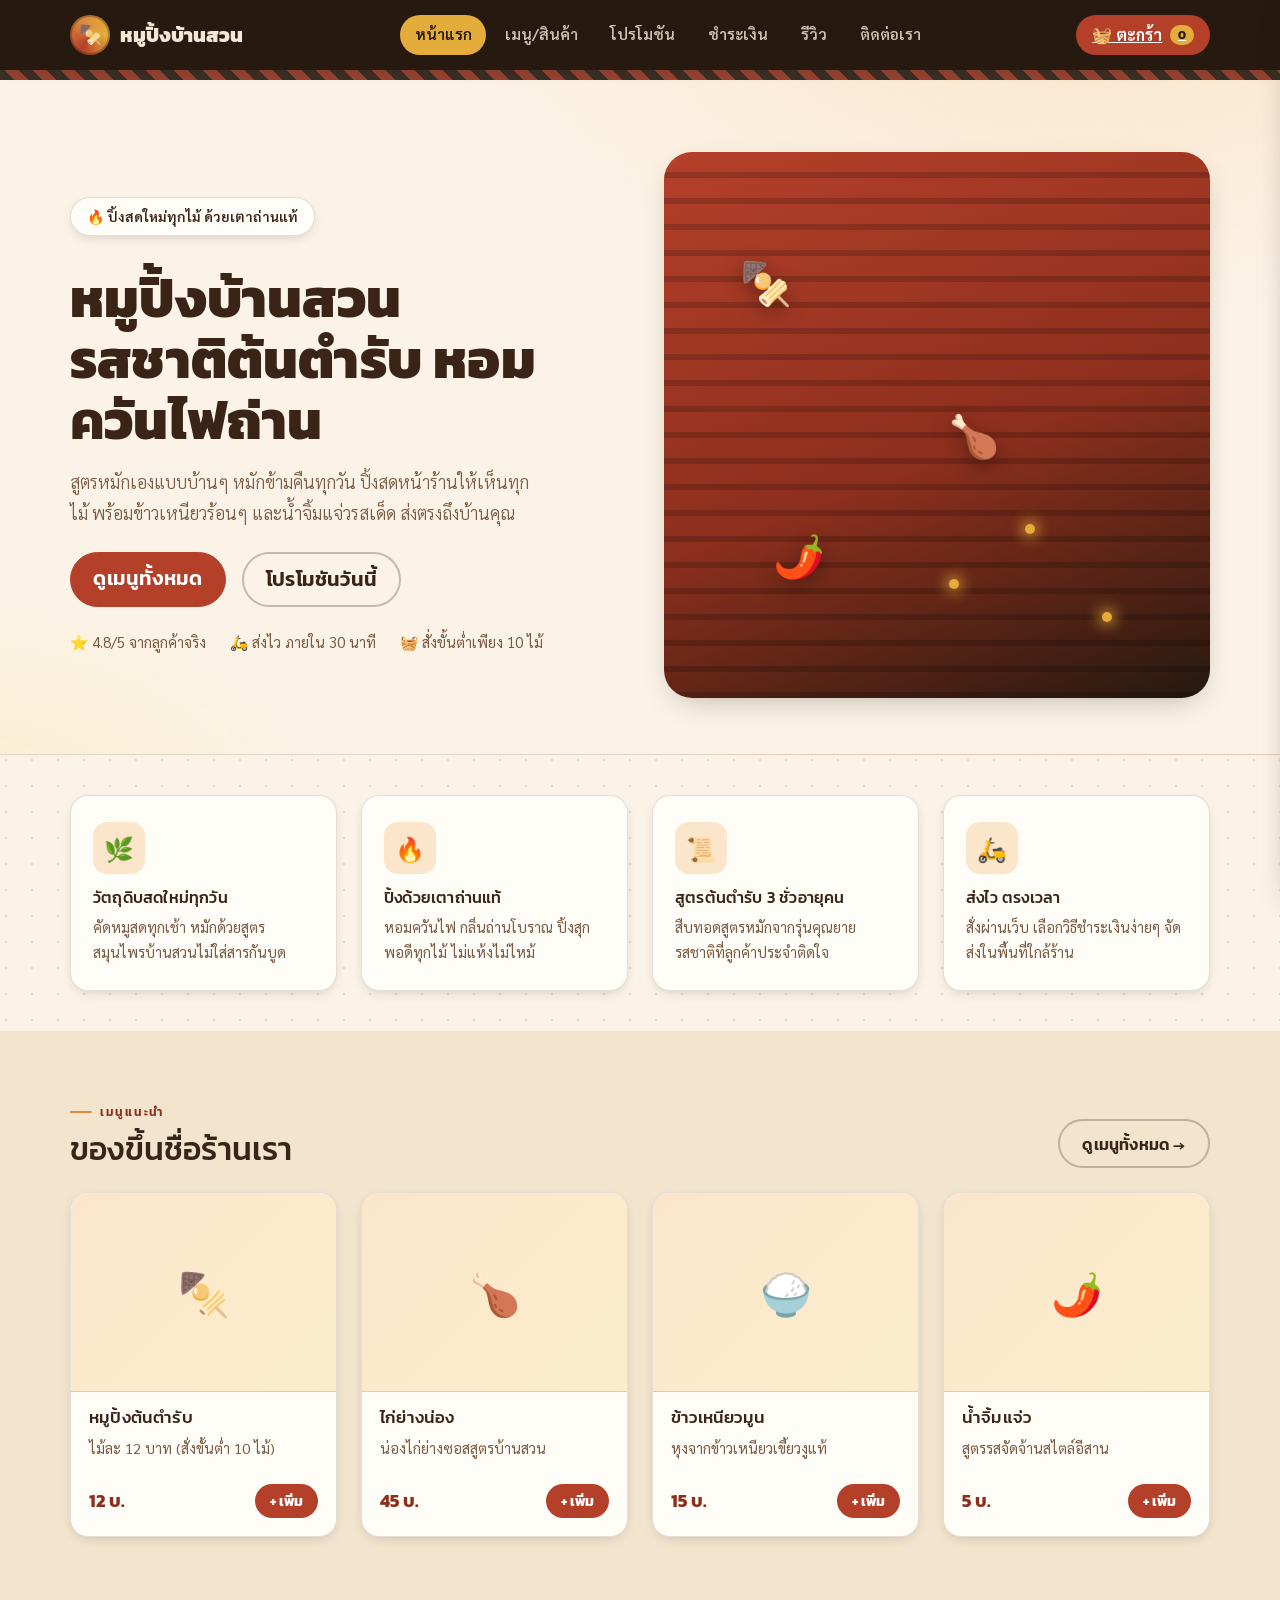
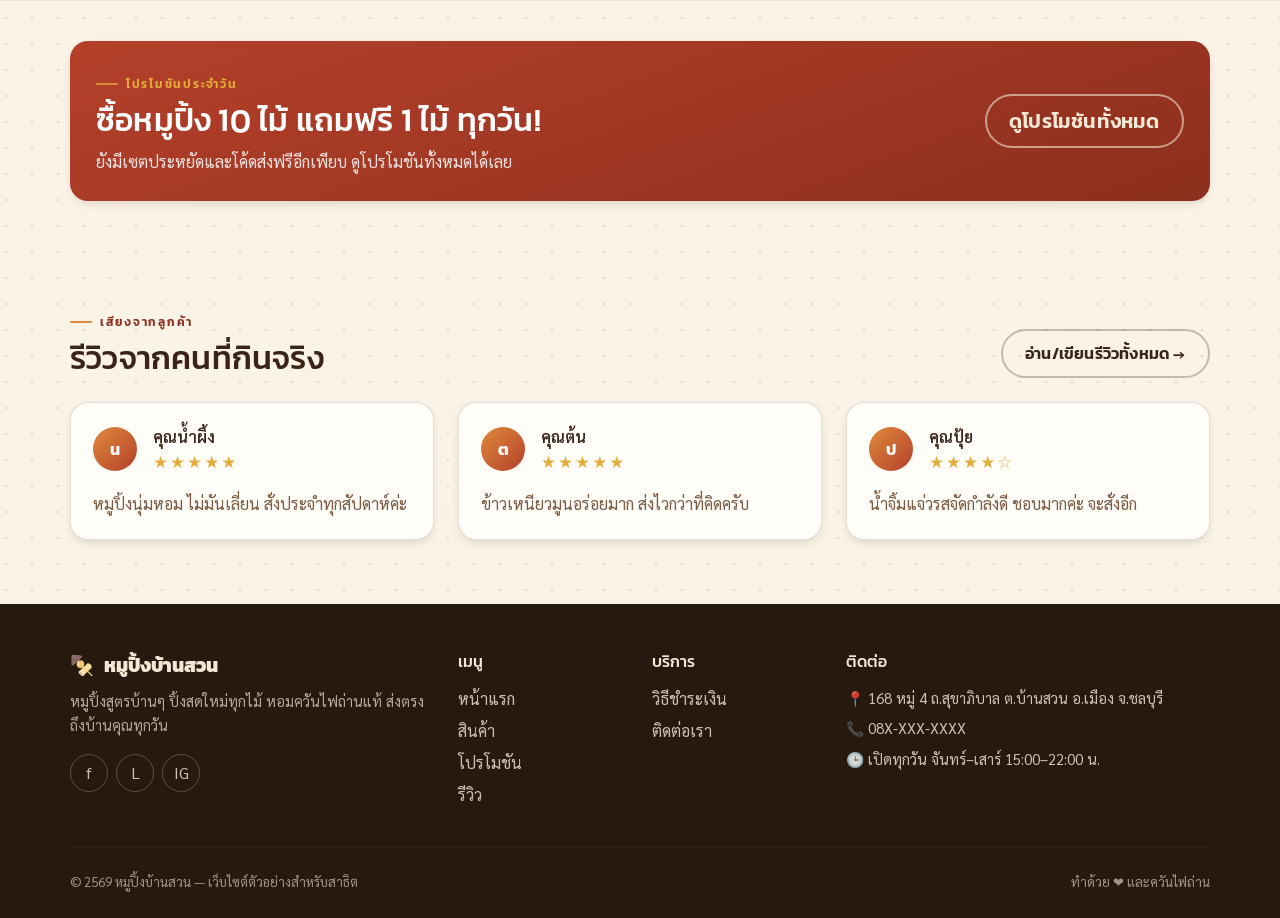
==== index.html @ e1454862 "first commit" ====
<!doctype html>
<html lang="th">
<head>
<meta charset="UTF-8">
<meta name="viewport" content="width=device-width, initial-scale=1, viewport-fit=cover">
<title>หมูปิ้งบ้านสวน</title>
<meta name="description" content="หมูปิ้งบ้านสวน — หมูปิ้งสูตรบ้านๆ ปิ้งสดใหม่ทุกไม้ หอมควันไฟถ่านแท้ สั่งออนไลน์ได้ทุกวัน">
<link rel="stylesheet" href="css/bootstrap.min.css">
<link rel="stylesheet" href="css/style.css">
</head>
<body>

<!-- ============ NAVBAR ============ -->
<nav class="site-navbar navbar navbar-expand-lg" aria-label="เมนูหลัก">
  <div class="wrap d-flex align-items-center w-100">
    <a class="navbar-brand" href="index.html">
      <span class="brand-mark" aria-hidden="true">🍢</span>
      หมูปิ้งบ้านสวน
    </a>
    <button class="navbar-toggler" type="button" data-bs-toggle="collapse" data-bs-target="#navMain" aria-controls="navMain" aria-expanded="false" aria-label="เปิดเมนู">
      <span style="color:#F3E7D6;">☰</span>
    </button>
    <div class="collapse navbar-collapse justify-content-between" id="navMain">
      <ul class="navbar-nav mx-lg-auto gap-lg-1 mt-3 mt-lg-0">
        <li class="nav-item"><a class="nav-link" data-nav="index.html" href="index.html">หน้าแรก</a></li>
        <li class="nav-item"><a class="nav-link" data-nav="products.html" href="products.html">เมนู/สินค้า</a></li>
        <li class="nav-item"><a class="nav-link" data-nav="promotions.html" href="promotions.html">โปรโมชัน</a></li>
        <li class="nav-item"><a class="nav-link" data-nav="payment.html" href="payment.html">ชำระเงิน</a></li>
        <li class="nav-item"><a class="nav-link" data-nav="reviews.html" href="reviews.html">รีวิว</a></li>
        <li class="nav-item"><a class="nav-link" data-nav="contact.html" href="contact.html">ติดต่อเรา</a></li>
      </ul>
      <div class="mt-3 mt-lg-0">
        <a href="#" class="cart-pill" data-cart-open>🧺 ตะกร้า <span class="badge rounded-pill" data-cart-count>0</span></a>
      </div>
    </div>
  </div>
</nav>
<div class="charcoal-divider"></div>

<!-- ============ HERO ============ -->
<header class="hero">
  <div class="wrap">
    <div class="row align-items-center g-5">
      <div class="col-lg-6">
        <span class="skewer-chip mb-3">🔥 ปิ้งสดใหม่ทุกไม้ ด้วยเตาถ่านแท้</span>
        <h1 class="mt-3">หมูปิ้งบ้านสวน<br>รสชาติต้นตำรับ หอมควันไฟถ่าน</h1>
        <p class="lead mt-3">สูตรหมักเองแบบบ้านๆ หมักข้ามคืนทุกวัน ปิ้งสดหน้าร้านให้เห็นทุกไม้ พร้อมข้าวเหนียวร้อนๆ และน้ำจิ้มแจ่วรสเด็ด ส่งตรงถึงบ้านคุณ</p>
        <div class="d-flex flex-wrap gap-3 mt-4">
          <a href="products.html" class="btn btn-brick btn-lg">ดูเมนูทั้งหมด</a>
          <a href="promotions.html" class="btn btn-ghost btn-lg">โปรโมชันวันนี้</a>
        </div>
        <div class="d-flex flex-wrap gap-4 mt-4 text-ink-soft" style="font-size:.92rem;">
          <span>⭐ 4.8/5 จากลูกค้าจริง</span>
          <span>🛵 ส่งไว ภายใน 30 นาที</span>
          <span>🧺 สั่งขั้นต่ำเพียง 10 ไม้</span>
        </div>
      </div>
      <div class="col-lg-6">
        <div class="hero-art">
          <div class="grill-lines"></div>
          <span class="skewer-emoji" style="top:18%;left:14%;">🍢</span>
          <span class="skewer-emoji" style="top:46%;left:52%;">🍗</span>
          <span class="skewer-emoji" style="top:68%;left:20%;">🌶️</span>
          <span class="ember-dot" style="bottom:14%;right:18%;"></span>
          <span class="ember-dot" style="bottom:30%;right:32%;animation-delay:.6s;"></span>
          <span class="ember-dot" style="bottom:20%;right:46%;animation-delay:1.2s;"></span>
        </div>
      </div>
    </div>
  </div>
</header>

<!-- ============ HIGHLIGHTS ============ -->
<section class="section section-tight">
  <div class="wrap">
    <div class="row g-4">
      <div class="col-sm-6 col-lg-3">
        <div class="feature-card">
          <div class="feature-icon">🌿</div>
          <h3 class="h6">วัตถุดิบสดใหม่ทุกวัน</h3>
          <p class="text-ink-soft mb-0" style="font-size:.9rem;">คัดหมูสดทุกเช้า หมักด้วยสูตรสมุนไพรบ้านสวนไม่ใส่สารกันบูด</p>
        </div>
      </div>
      <div class="col-sm-6 col-lg-3">
        <div class="feature-card">
          <div class="feature-icon">🔥</div>
          <h3 class="h6">ปิ้งด้วยเตาถ่านแท้</h3>
          <p class="text-ink-soft mb-0" style="font-size:.9rem;">หอมควันไฟ กลิ่นถ่านโบราณ ปิ้งสุกพอดีทุกไม้ ไม่แห้งไม่ไหม้</p>
        </div>
      </div>
      <div class="col-sm-6 col-lg-3">
        <div class="feature-card">
          <div class="feature-icon">📜</div>
          <h3 class="h6">สูตรต้นตำรับ 3 ชั่วอายุคน</h3>
          <p class="text-ink-soft mb-0" style="font-size:.9rem;">สืบทอดสูตรหมักจากรุ่นคุณยาย รสชาติที่ลูกค้าประจำติดใจ</p>
        </div>
      </div>
      <div class="col-sm-6 col-lg-3">
        <div class="feature-card">
          <div class="feature-icon">🛵</div>
          <h3 class="h6">ส่งไว ตรงเวลา</h3>
          <p class="text-ink-soft mb-0" style="font-size:.9rem;">สั่งผ่านเว็บ เลือกวิธีชำระเงินง่ายๆ จัดส่งในพื้นที่ใกล้ร้าน</p>
        </div>
      </div>
    </div>
  </div>
</section>

<!-- ============ FEATURED MENU ============ -->
<section class="section" style="background:var(--paper-sunken);">
  <div class="wrap">
    <div class="d-flex flex-wrap justify-content-between align-items-end gap-3 mb-4">
      <div>
        <span class="eyebrow">เมนูแนะนำ</span>
        <h2 class="mt-2 mb-0">ของขึ้นชื่อร้านเรา</h2>
      </div>
      <a href="products.html" class="btn btn-ghost">ดูเมนูทั้งหมด →</a>
    </div>
    <div class="row g-4" id="featuredMenu"></div>
  </div>
</section>

<!-- ============ PROMO TEASER ============ -->
<section class="section-tight">
  <div class="wrap">
    <div class="promo-card featured d-flex flex-wrap align-items-center justify-content-between gap-4">
      <div>
        <span class="eyebrow" style="color:var(--turmeric);">โปรโมชันประจำวัน</span>
        <h2 class="mt-2 mb-2" style="color:#fff;">ซื้อหมูปิ้ง 10 ไม้ แถมฟรี 1 ไม้ ทุกวัน!</h2>
        <p class="promo-desc mb-0">ยังมีเซตประหยัดและโค้ดส่งฟรีอีกเพียบ ดูโปรโมชันทั้งหมดได้เลย</p>
      </div>
      <a href="promotions.html" class="btn btn-outline-cream btn-lg flex-shrink-0">ดูโปรโมชันทั้งหมด</a>
    </div>
  </div>
</section>

<!-- ============ TESTIMONIAL PREVIEW ============ -->
<section class="section">
  <div class="wrap">
    <div class="d-flex flex-wrap justify-content-between align-items-end gap-3 mb-4">
      <div>
        <span class="eyebrow">เสียงจากลูกค้า</span>
        <h2 class="mt-2 mb-0">รีวิวจากคนที่กินจริง</h2>
      </div>
      <a href="reviews.html" class="btn btn-ghost">อ่าน/เขียนรีวิวทั้งหมด →</a>
    </div>
    <div class="row g-4">
      <div class="col-md-4">
        <div class="review-card">
          <div class="d-flex align-items-center gap-3 mb-3">
            <div class="avatar-badge">น</div>
            <div><div class="fw-semibold">คุณน้ำผึ้ง</div><div class="stars">★★★★★</div></div>
          </div>
          <p class="mb-0 text-ink-soft">หมูปิ้งนุ่มหอม ไม่มันเลี่ยน สั่งประจำทุกสัปดาห์ค่ะ</p>
        </div>
      </div>
      <div class="col-md-4">
        <div class="review-card">
          <div class="d-flex align-items-center gap-3 mb-3">
            <div class="avatar-badge">ต</div>
            <div><div class="fw-semibold">คุณต้น</div><div class="stars">★★★★★</div></div>
          </div>
          <p class="mb-0 text-ink-soft">ข้าวเหนียวมูนอร่อยมาก ส่งไวกว่าที่คิดครับ</p>
        </div>
      </div>
      <div class="col-md-4">
        <div class="review-card">
          <div class="d-flex align-items-center gap-3 mb-3">
            <div class="avatar-badge">ป</div>
            <div><div class="fw-semibold">คุณปุ้ย</div><div class="stars">★★★★☆</div></div>
          </div>
          <p class="mb-0 text-ink-soft">น้ำจิ้มแจ่วรสจัดกำลังดี ชอบมากค่ะ จะสั่งอีก</p>
        </div>
      </div>
    </div>
  </div>
</section>

<!-- ============ FOOTER ============ -->
<footer class="site-footer">
  <div class="wrap">
    <div class="row g-4">
      <div class="col-lg-4">
        <div class="fbrand mb-2"><span aria-hidden="true">🍢</span> หมูปิ้งบ้านสวน</div>
        <p class="text-ink-soft" style="color:rgba(243,231,214,.7);font-size:.9rem;">หมูปิ้งสูตรบ้านๆ ปิ้งสดใหม่ทุกไม้ หอมควันไฟถ่านแท้ ส่งตรงถึงบ้านคุณทุกวัน</p>
        <div class="d-flex gap-2 mt-3">
          <a href="contact.html" class="social-dot" aria-label="Facebook">f</a>
          <a href="contact.html" class="social-dot" aria-label="LINE">L</a>
          <a href="contact.html" class="social-dot" aria-label="Instagram">IG</a>
        </div>
      </div>
      <div class="col-6 col-lg-2">
        <h5 class="h6">เมนู</h5>
        <ul class="list-unstyled d-flex flex-column gap-2 mt-3">
          <li><a href="index.html">หน้าแรก</a></li>
          <li><a href="products.html">สินค้า</a></li>
          <li><a href="promotions.html">โปรโมชัน</a></li>
          <li><a href="reviews.html">รีวิว</a></li>
        </ul>
      </div>
      <div class="col-6 col-lg-2">
        <h5 class="h6">บริการ</h5>
        <ul class="list-unstyled d-flex flex-column gap-2 mt-3">
          <li><a href="payment.html">วิธีชำระเงิน</a></li>
          <li><a href="contact.html">ติดต่อเรา</a></li>
        </ul>
      </div>
      <div class="col-lg-4">
        <h5 class="h6">ติดต่อ</h5>
        <ul class="list-unstyled d-flex flex-column gap-2 mt-3" style="font-size:.92rem;">
          <li>📍 168 หมู่ 4 ถ.สุขาภิบาล ต.บ้านสวน อ.เมือง จ.ชลบุรี</li>
          <li>📞 08X-XXX-XXXX</li>
          <li>🕒 เปิดทุกวัน จันทร์–เสาร์ 15:00–22:00 น.</li>
        </ul>
      </div>
    </div>
    <hr class="footer-line my-4">
    <div class="d-flex flex-wrap justify-content-between gap-2" style="font-size:.82rem;color:rgba(243,231,214,.6);">
      <span>© 2569 หมูปิ้งบ้านสวน — เว็บไซต์ตัวอย่างสำหรับสาธิต</span>
      <span>ทำด้วย ❤️ และควันไฟถ่าน</span>
    </div>
  </div>
</footer>

<!-- ============ CART DRAWER ============ -->
<div class="cart-drawer-backdrop" id="cartDrawerBackdrop" data-cart-close></div>
<aside class="cart-drawer" id="cartDrawer" aria-label="ตะกร้าสินค้า">
  <div class="cd-head">
    <strong>🧺 ตะกร้าของคุณ</strong>
    <button type="button" class="btn-close" data-cart-close aria-label="ปิด"></button>
  </div>
  <div class="cd-body" id="cartDrawerBody"></div>
  <div class="cd-foot">
    <div class="d-flex justify-content-between fw-bold mb-3">
      <span>ยอดรวม</span><span id="cartDrawerTotal">0 บาท</span>
    </div>
    <a href="payment.html" class="btn btn-brick w-100">ไปหน้าชำระเงิน</a>
  </div>
</aside>

<script src="js/bootstrap.bundle.min.js"></script>
<script src="js/script.js"></script>
<script>
  var featured = [
    {id:"mp001", name:"หมูปิ้งต้นตำรับ", price:12, emoji:"🍢", desc:"ไม้ละ 12 บาท (สั่งขั้นต่ำ 10 ไม้)"},
    {id:"gc001", name:"ไก่ย่างน่อง", price:45, emoji:"🍗", desc:"น่องไก่ย่างซอสสูตรบ้านสวน"},
    {id:"rc001", name:"ข้าวเหนียวมูน", price:15, emoji:"🍚", desc:"หุงจากข้าวเหนียวเขี้ยวงูแท้"},
    {id:"dp001", name:"น้ำจิ้มแจ่ว", price:5, emoji:"🌶️", desc:"สูตรรสจัดจ้านสไตล์อีสาน"}
  ];
  document.getElementById("featuredMenu").innerHTML = featured.map(function(p){
    return (
      '<div class="col-sm-6 col-lg-3"><div class="menu-card">'+
        '<div class="thumb">'+p.emoji+'</div>'+
        '<div class="body">'+
          '<h3>'+p.name+'</h3>'+
          '<p class="desc">'+p.desc+'</p>'+
          '<div class="row-bottom">'+
            '<span class="price-tag">'+p.price+' บ.</span>'+
            '<button type="button" class="add-btn" data-id="'+p.id+'">+ เพิ่ม</button>'+
          '</div>'+
        '</div>'+
      '</div></div>'
    );
  }).join("");
  document.getElementById("featuredMenu").addEventListener("click", function(e){
    var btn = e.target.closest(".add-btn");
    if(!btn) return;
    var p = featured.find(function(x){ return x.id === btn.dataset.id; });
    MPCart.add({id:p.id,name:p.name,price:p.price,emoji:p.emoji}, 1);
    btn.textContent = "เพิ่มแล้ว ✓";
    btn.classList.add("added");
    mpToast(p.name + " ถูกเพิ่มลงตะกร้าแล้ว");
    setTimeout(function(){ btn.textContent = "+ เพิ่ม"; btn.classList.remove("added"); }, 1200);
  });
</script>
</body>
</html>
---- css/style.css ----
/* =========================================================
   หมูปิ้งบ้านสวน — Moo Ping Baan Suan
   Custom theme layered on top of Bootstrap 5.
   ========================================================= */

@import url('https://fonts.googleapis.com/css2?family=Kanit:wght@500;600;700;800&family=Sarabun:wght@400;500;600;700&display=swap');

/* ---------- Design tokens ---------- */
:root{
  /* type */
  --font-display:'Kanit','Sarabun',system-ui,sans-serif;
  --font-body:'Sarabun','Kanit',system-ui,sans-serif;

  /* light palette (rice-paper / charcoal-grill) */
  --paper:#FBF3E7;
  --paper-raised:#FFFDF8;
  --paper-sunken:#F3E4CE;
  --ink:#3A2417;
  --ink-soft:#7A5A42;
  --line:rgba(58,36,23,.14);
  --line-strong:rgba(58,36,23,.28);

  --brick:#B5402A;
  --brick-deep:#8C2F1D;
  --brick-tint:#F4DCD2;
  --ember:#DE8A3C;
  --ember-tint:#FBE6CC;
  --turmeric:#E3AC3B;
  --turmeric-tint:#FBEDCB;
  --char:#26190F;
  --char-ink:#F3E7D6;

  --good:#4C7A3D;
  --good-tint:#E3EEDD;
  --shadow:0 10px 30px -12px rgba(38,25,15,.35);
  --shadow-sm:0 4px 14px -6px rgba(38,25,15,.28);
  --radius:18px;
  --radius-sm:10px;

  --focus:0 0 0 3px rgba(222,138,60,.45);
  color-scheme: light;
}

@media (prefers-color-scheme: dark){
  :root:not([data-theme="light"]){
    --paper:#1B120C;
    --paper-raised:#241A12;
    --paper-sunken:#150E09;
    --ink:#F3E7D6;
    --ink-soft:#CBB39B;
    --line:rgba(243,231,214,.14);
    --line-strong:rgba(243,231,214,.26);

    --brick:#E17151;
    --brick-deep:#C2532F;
    --brick-tint:#3A2019;
    --ember:#F0A557;
    --ember-tint:#3A2A16;
    --turmeric:#F0C158;
    --turmeric-tint:#382B12;
    --char:#0E0906;
    --char-ink:#F3E7D6;

    --good:#7FBF6A;
    --good-tint:#1F2C19;
    --shadow:0 10px 30px -12px rgba(0,0,0,.6);
    --shadow-sm:0 4px 14px -6px rgba(0,0,0,.5);
    color-scheme: dark;
  }
}
:root[data-theme="dark"]{
  --paper:#1B120C;
  --paper-raised:#241A12;
  --paper-sunken:#150E09;
  --ink:#F3E7D6;
  --ink-soft:#CBB39B;
  --line:rgba(243,231,214,.14);
  --line-strong:rgba(243,231,214,.26);

  --brick:#E17151;
  --brick-deep:#C2532F;
  --brick-tint:#3A2019;
  --ember:#F0A557;
  --ember-tint:#3A2A16;
  --turmeric:#F0C158;
  --turmeric-tint:#382B12;
  --char:#0E0906;
  --char-ink:#F3E7D6;

  --good:#7FBF6A;
  --good-tint:#1F2C19;
  --shadow:0 10px 30px -12px rgba(0,0,0,.6);
  --shadow-sm:0 4px 14px -6px rgba(0,0,0,.5);
  color-scheme: dark;
}

/* ---------- Base ---------- */
*{box-sizing:border-box;}
html,body{background:var(--paper);}
body{
  font-family:var(--font-body);
  color:var(--ink);
  background:var(--paper);
  background-image:
    radial-gradient(circle at 6px 6px, var(--line) 1px, transparent 1.3px);
  background-size:26px 26px;
  -webkit-font-smoothing:antialiased;
  padding-bottom: env(safe-area-inset-bottom,0px);
}
h1,h2,h3,h4,.display-font{
  font-family:var(--font-display);
  color:var(--ink);
  letter-spacing:.2px;
  text-wrap:balance;
}
p{line-height:1.7;}
a{color:var(--brick-deep);}
::selection{background:var(--turmeric-tint);color:var(--ink);}
:focus-visible{outline:none;box-shadow:var(--focus);border-radius:6px;}

.wrap{max-width:1180px;margin-inline:auto;padding-inline:20px;}
.eyebrow{
  font-family:var(--font-display);
  font-weight:600;
  font-size:.78rem;
  letter-spacing:.14em;
  text-transform:uppercase;
  color:var(--brick-deep);
  display:inline-flex;align-items:center;gap:8px;
}
.eyebrow::before{content:"";width:22px;height:2px;background:var(--ember);display:inline-block;border-radius:2px;}
.section{padding-block:64px;}
.section-tight{padding-block:40px;}
@media (max-width:576px){.section{padding-block:44px;}}

.charcoal-divider{
  height:10px;
  background:
    repeating-linear-gradient(45deg,var(--char) 0 10px, var(--brick-deep) 10px 20px);
  opacity:.9;
}

/* ---------- Navbar ---------- */
.site-navbar{
  background:var(--char);
  padding-block:10px;
  position:sticky;top:0;z-index:1030;
  box-shadow:var(--shadow-sm);
}
.site-navbar .navbar-brand{
  font-family:var(--font-display);
  font-weight:800;
  font-size:1.28rem;
  color:var(--char-ink)!important;
  display:flex;align-items:center;gap:10px;
}
.brand-mark{
  width:40px;height:40px;border-radius:50%;
  background:conic-gradient(from 210deg,var(--brick),var(--ember),var(--turmeric),var(--brick));
  display:flex;align-items:center;justify-content:center;
  font-size:1.15rem;
  box-shadow:inset 0 0 0 2px rgba(0,0,0,.25);
}
.site-navbar .nav-link{
  color:rgba(243,231,214,.82)!important;
  font-weight:600;
  font-size:.96rem;
  padding:.55rem .9rem!important;
  border-radius:999px;
  transition:background .15s, color .15s;
}
.site-navbar .nav-link:hover{color:var(--char-ink)!important;background:rgba(243,231,214,.08);}
.site-navbar .nav-link.active{
  color:var(--char)!important;
  background:var(--turmeric);
}
.navbar-toggler{border-color:rgba(243,231,214,.35)!important;padding:.35rem .5rem;}
.navbar-toggler:focus{box-shadow:var(--focus);}
.cart-pill{
  display:inline-flex;align-items:center;gap:8px;
  background:var(--brick);color:#fff!important;
  padding:.5rem 1rem!important;border-radius:999px;
  font-weight:700;
}
.cart-pill .badge{
  background:var(--turmeric);color:var(--char);
  font-family:var(--font-display);
}

/* ---------- Buttons ---------- */
.btn{border-radius:999px;font-family:var(--font-display);font-weight:600;letter-spacing:.2px;padding:.65rem 1.4rem;}
.btn-brick{background:var(--brick);border-color:var(--brick);color:#fff;}
.btn-brick:hover{background:var(--brick-deep);border-color:var(--brick-deep);color:#fff;}
.btn-outline-cream{border:2px solid rgba(243,231,214,.6);color:var(--char-ink);background:transparent;}
.btn-outline-cream:hover{background:rgba(243,231,214,.12);color:var(--char-ink);}
.btn-ghost{background:transparent;border:2px solid var(--line-strong);color:var(--ink);}
.btn-ghost:hover{border-color:var(--brick);color:var(--brick-deep);}
.btn-sm-pill{border-radius:999px;font-weight:700;}
.btn:focus-visible{box-shadow:var(--focus);}

/* ---------- Hero ---------- */
.hero{
  background:
    radial-gradient(1100px 500px at 85% -10%, var(--ember-tint), transparent 60%),
    radial-gradient(700px 400px at -5% 110%, var(--turmeric-tint), transparent 60%),
    var(--paper);
  border-bottom:1px solid var(--line);
  padding-block:72px 56px;
}
.hero h1{font-size:clamp(2.1rem,5vw,3.4rem);font-weight:800;line-height:1.12;}
.hero .lead{font-size:1.12rem;color:var(--ink-soft);max-width:46ch;}
.skewer-chip{
  display:inline-flex;align-items:center;gap:10px;
  background:var(--paper-raised);border:1px solid var(--line);
  border-radius:999px;padding:.5rem 1rem;font-weight:600;font-size:.88rem;
  box-shadow:var(--shadow-sm);
}
.hero-art{
  aspect-ratio:1/1;border-radius:28px;
  background:
    linear-gradient(160deg,var(--brick) 0%, var(--brick-deep) 55%, var(--char) 100%);
  position:relative;overflow:hidden;box-shadow:var(--shadow);
}
.hero-art .grill-lines{
  position:absolute;inset:0;
  background:repeating-linear-gradient(0deg, rgba(0,0,0,.18) 0 6px, transparent 6px 26px);
}
.hero-art .ember-dot{
  position:absolute;width:10px;height:10px;border-radius:50%;
  background:var(--turmeric);box-shadow:0 0 14px 4px rgba(227,172,59,.7);
  animation:glow 2.4s ease-in-out infinite;
}
@keyframes glow{0%,100%{opacity:.55;transform:scale(.9);}50%{opacity:1;transform:scale(1.15);}}
.hero-art .skewer-emoji{position:absolute;font-size:2.6rem;filter:drop-shadow(0 6px 10px rgba(0,0,0,.35));}

/* ---------- Cards ---------- */
.feature-card{
  background:var(--paper-raised);
  border:1px solid var(--line);
  border-radius:var(--radius);
  padding:26px 22px;
  height:100%;
  box-shadow:var(--shadow-sm);
  transition:transform .18s ease, box-shadow .18s ease;
}
.feature-card:hover{transform:translateY(-4px);box-shadow:var(--shadow);}
.feature-icon{
  width:52px;height:52px;border-radius:14px;
  display:flex;align-items:center;justify-content:center;
  font-size:1.5rem;background:var(--ember-tint);margin-bottom:14px;
}

.menu-card{
  background:var(--paper-raised);
  border:1px solid var(--line);
  border-radius:var(--radius);
  overflow:hidden;
  box-shadow:var(--shadow-sm);
  height:100%;
  display:flex;flex-direction:column;
}
.menu-card .thumb{
  aspect-ratio:4/3;
  display:flex;align-items:center;justify-content:center;
  font-size:2.6rem;
  background:linear-gradient(135deg,var(--ember-tint),var(--turmeric-tint));
  border-bottom:1px solid var(--line);
}
.menu-card .body{padding:16px 18px 18px;display:flex;flex-direction:column;gap:8px;flex:1;}
.menu-card h3{font-size:1.05rem;margin:0;}
.menu-card .desc{color:var(--ink-soft);font-size:.9rem;flex:1;}
.menu-card .row-bottom{display:flex;align-items:center;justify-content:space-between;gap:10px;margin-top:auto;}
.price-tag{
  font-family:var(--font-display);font-weight:700;color:var(--brick-deep);font-size:1.12rem;
}
.qty-add{display:flex;align-items:center;gap:6px;}
.qty-add button{
  width:32px;height:32px;border-radius:8px;border:1px solid var(--line-strong);
  background:var(--paper);color:var(--ink);font-weight:700;
}
.qty-add input{
  width:38px;text-align:center;border:none;background:transparent;font-weight:700;color:var(--ink);
}
.add-btn{
  background:var(--brick);color:#fff;border:none;border-radius:999px;
  padding:.42rem .95rem;font-weight:700;font-size:.85rem;font-family:var(--font-display);
  display:inline-flex;align-items:center;gap:6px;
}
.add-btn:hover{background:var(--brick-deep);}
.add-btn.added{background:var(--good);}

.category-pill{
  border:1px solid var(--line-strong);background:var(--paper-raised);color:var(--ink);
  border-radius:999px;padding:.4rem .95rem;font-weight:600;font-size:.86rem;
}
.category-pill.active{background:var(--brick);border-color:var(--brick);color:#fff;}

/* ---------- Promotions ---------- */
.promo-card{
  border-radius:var(--radius);
  padding:26px;
  position:relative;overflow:hidden;
  border:1px solid var(--line);
  background:var(--paper-raised);
  box-shadow:var(--shadow-sm);
  height:100%;
}
.promo-card .ribbon{
  position:absolute;top:16px;right:-38px;transform:rotate(38deg);
  background:var(--turmeric);color:var(--char);
  font-family:var(--font-display);font-weight:800;font-size:.72rem;
  padding:4px 46px;letter-spacing:.06em;
}
.promo-card.featured{
  background:linear-gradient(160deg,var(--brick),var(--brick-deep));
  color:#fff;border:none;
}
.promo-card.featured .promo-desc{color:rgba(255,255,255,.85);}
.promo-code{
  display:inline-flex;align-items:center;gap:8px;
  border:1.5px dashed rgba(255,255,255,.6);
  border-radius:10px;padding:.4rem .8rem;
  font-family:var(--font-display);font-weight:700;letter-spacing:.08em;
}
.promo-card:not(.featured) .promo-code{border-color:var(--line-strong);color:var(--brick-deep);}

.countdown{
  display:flex;gap:10px;flex-wrap:wrap;
}
.countdown .cell{
  background:var(--char);color:var(--char-ink);
  border-radius:12px;padding:10px 14px;min-width:64px;text-align:center;
  box-shadow:var(--shadow-sm);
}
.countdown .cell b{display:block;font-family:var(--font-display);font-size:1.4rem;}
.countdown .cell span{font-size:.68rem;color:var(--turmeric);text-transform:uppercase;letter-spacing:.08em;}

/* ---------- Testimonials / reviews ---------- */
.review-card{
  background:var(--paper-raised);border:1px solid var(--line);border-radius:var(--radius);
  padding:22px;height:100%;box-shadow:var(--shadow-sm);
}
.stars{color:var(--turmeric);font-size:1.05rem;letter-spacing:2px;}
.avatar-badge{
  width:44px;height:44px;border-radius:50%;
  background:linear-gradient(135deg,var(--ember),var(--brick));
  color:#fff;display:flex;align-items:center;justify-content:center;font-weight:700;font-family:var(--font-display);
}
.star-input{display:flex;gap:6px;font-size:1.6rem;cursor:pointer;}
.star-input .star{color:var(--line-strong);transition:color .1s,transform .1s;}
.star-input .star.on{color:var(--turmeric);}
.star-input .star:hover{transform:scale(1.12);}

/* ---------- Forms ---------- */
.form-control,.form-select{
  background:var(--paper-raised);border:1.5px solid var(--line-strong);color:var(--ink);
  border-radius:12px;padding:.62rem .85rem;
}
.form-control:focus,.form-select:focus{
  background:var(--paper-raised);color:var(--ink);border-color:var(--brick);
  box-shadow:var(--focus);
}
.form-label{font-weight:600;font-size:.9rem;color:var(--ink-soft);}
.form-check-input:checked{background-color:var(--brick);border-color:var(--brick);}
.form-check-input:focus{box-shadow:var(--focus);}
::placeholder{color:var(--ink-soft);opacity:.65;}

/* ---------- Cards: info blocks (payment / contact) ---------- */
.panel{
  background:var(--paper-raised);border:1px solid var(--line);border-radius:var(--radius);
  padding:26px;box-shadow:var(--shadow-sm);
}
.panel h2,.panel h3{margin-top:0;}
.summary-row{display:flex;justify-content:space-between;gap:10px;padding-block:8px;border-bottom:1px dashed var(--line-strong);font-size:.95rem;}
.summary-row:last-of-type{border-bottom:none;}
.qr-box{
  width:100%;max-width:220px;aspect-ratio:1/1;margin-inline:auto;
  border-radius:16px;border:2px solid var(--line-strong);
  background:var(--paper-raised);
  display:grid;grid-template-columns:repeat(7,1fr);grid-template-rows:repeat(7,1fr);
  padding:14px;gap:3px;
}
.qr-box i{border-radius:2px;background:var(--ink);}
.qr-box i.off{background:transparent;}
.badge-example{
  display:inline-block;background:var(--turmeric-tint);color:var(--brick-deep);
  font-size:.72rem;font-weight:700;border-radius:8px;padding:.2rem .55rem;
}
.method-choice{
  border:1.5px solid var(--line-strong);border-radius:14px;padding:14px 16px;cursor:pointer;
  display:flex;align-items:center;gap:12px;background:var(--paper-raised);
}
.method-choice.active{border-color:var(--brick);box-shadow:0 0 0 3px var(--brick-tint);}

.hours-table td,.hours-table th{border-color:var(--line)!important;color:var(--ink);padding:.55rem .3rem;}
.map-art{
  border-radius:var(--radius);overflow:hidden;position:relative;min-height:260px;
  background:
    repeating-linear-gradient(0deg, var(--paper-sunken) 0 34px, var(--paper-raised) 34px 68px),
    repeating-linear-gradient(90deg, var(--paper-sunken) 0 34px, var(--paper-raised) 34px 68px);
  border:1px solid var(--line);
}
.map-art .road{position:absolute;background:var(--ink-soft);opacity:.35;}
.map-pin{
  position:absolute;left:50%;top:44%;transform:translate(-50%,-100%);
  width:38px;height:38px;border-radius:50% 50% 50% 0;background:var(--brick);
  rotate:-45deg;box-shadow:var(--shadow-sm);
}
.map-pin::after{content:"";position:absolute;inset:9px;background:var(--paper-raised);border-radius:50%;}

/* ---------- Toast ---------- */
.mp-toast{
  position:fixed;bottom:22px;left:50%;transform:translate(-50%,140%);
  background:var(--char);color:var(--char-ink);padding:.85rem 1.3rem;border-radius:999px;
  font-weight:600;box-shadow:var(--shadow);z-index:2000;transition:transform .28s ease;
  display:flex;align-items:center;gap:10px;max-width:92vw;
}
.mp-toast.show{transform:translate(-50%,0);}

/* ---------- Cart drawer ---------- */
.cart-drawer-backdrop{
  position:fixed;inset:0;background:rgba(20,12,7,.45);opacity:0;pointer-events:none;
  transition:opacity .2s ease;z-index:1900;
}
.cart-drawer-backdrop.open{opacity:1;pointer-events:auto;}
.cart-drawer{
  position:fixed;top:0;right:0;height:100%;width:min(380px,92vw);
  background:var(--paper);border-left:1px solid var(--line);
  box-shadow:var(--shadow);z-index:1901;
  transform:translateX(100%);transition:transform .26s ease;
  display:flex;flex-direction:column;
  padding-top: env(safe-area-inset-top,0px);
}
.cart-drawer.open{transform:translateX(0);}
.cart-drawer .cd-head{padding:18px 20px;border-bottom:1px solid var(--line);display:flex;justify-content:space-between;align-items:center;}
.cart-drawer .cd-body{padding:14px 20px;overflow-y:auto;flex:1;}
.cart-drawer .cd-foot{padding:16px 20px;border-top:1px solid var(--line);}
.cd-item{display:flex;gap:12px;padding-block:12px;border-bottom:1px solid var(--line);}
.cd-item .thumb{width:52px;height:52px;border-radius:10px;background:var(--ember-tint);display:flex;align-items:center;justify-content:center;font-size:1.4rem;flex:0 0 auto;}
.cd-item .info{flex:1;min-width:0;}
.cd-item .info .name{font-weight:700;font-size:.92rem;}
.cd-empty{text-align:center;color:var(--ink-soft);padding-block:40px;}

/* ---------- Footer ---------- */
.site-footer{
  background:var(--char);color:rgba(243,231,214,.82);
  padding-block:48px 26px;
  padding-bottom: calc(26px + env(safe-area-inset-bottom,0px));
}
.site-footer h5{color:var(--char-ink);font-family:var(--font-display);}
.site-footer a{color:rgba(243,231,214,.82);text-decoration:none;}
.site-footer a:hover{color:var(--turmeric);}
.site-footer .fbrand{display:flex;align-items:center;gap:10px;color:var(--char-ink);font-family:var(--font-display);font-weight:800;font-size:1.2rem;}
.footer-line{border-color:rgba(243,231,214,.14);}
.social-dot{
  width:38px;height:38px;border-radius:50%;border:1px solid rgba(243,231,214,.25);
  display:flex;align-items:center;justify-content:center;color:var(--char-ink);
}
.social-dot:hover{background:var(--brick);border-color:var(--brick);}

/* ---------- Utility ---------- */
.text-ink-soft{color:var(--ink-soft);}
.text-brick{color:var(--brick-deep);}
.bg-paper-raised{background:var(--paper-raised);}
.rounded-xl{border-radius:var(--radius)!important;}
.example-note{font-size:.78rem;color:var(--ink-soft);}
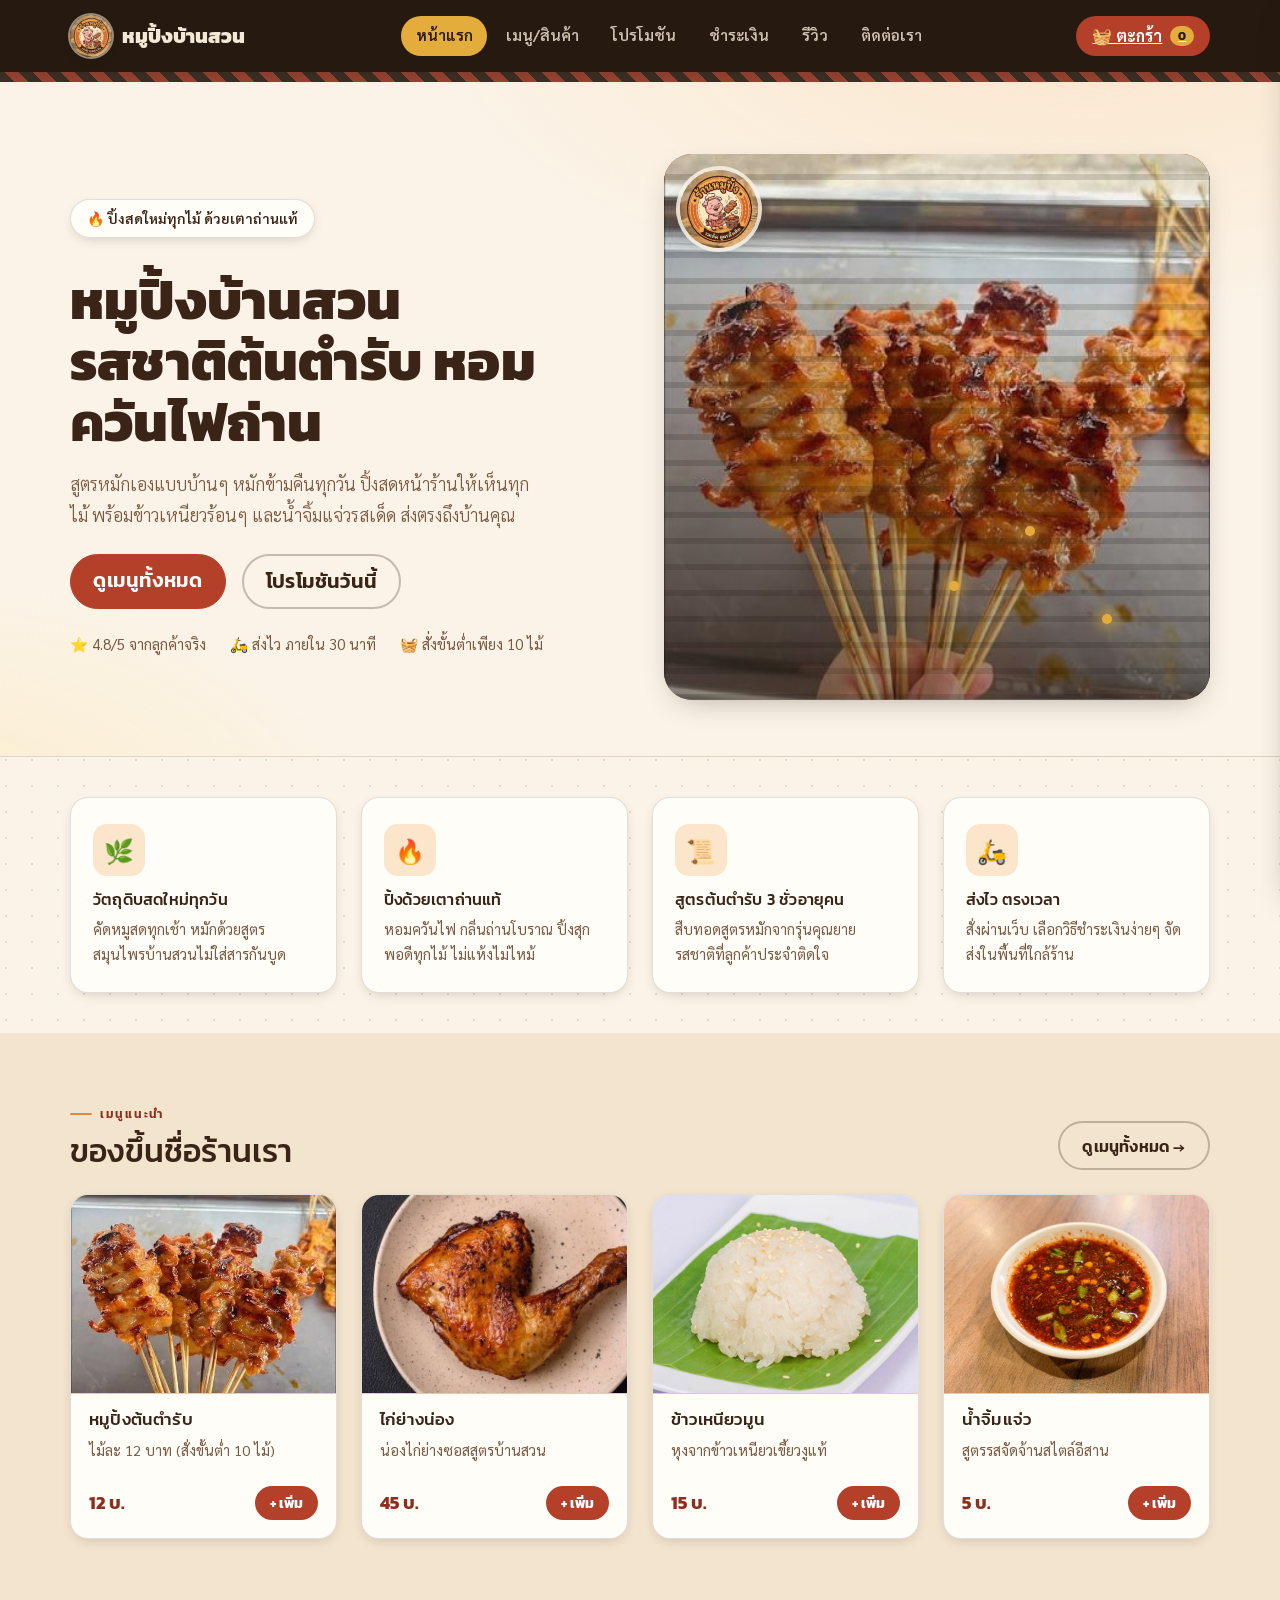
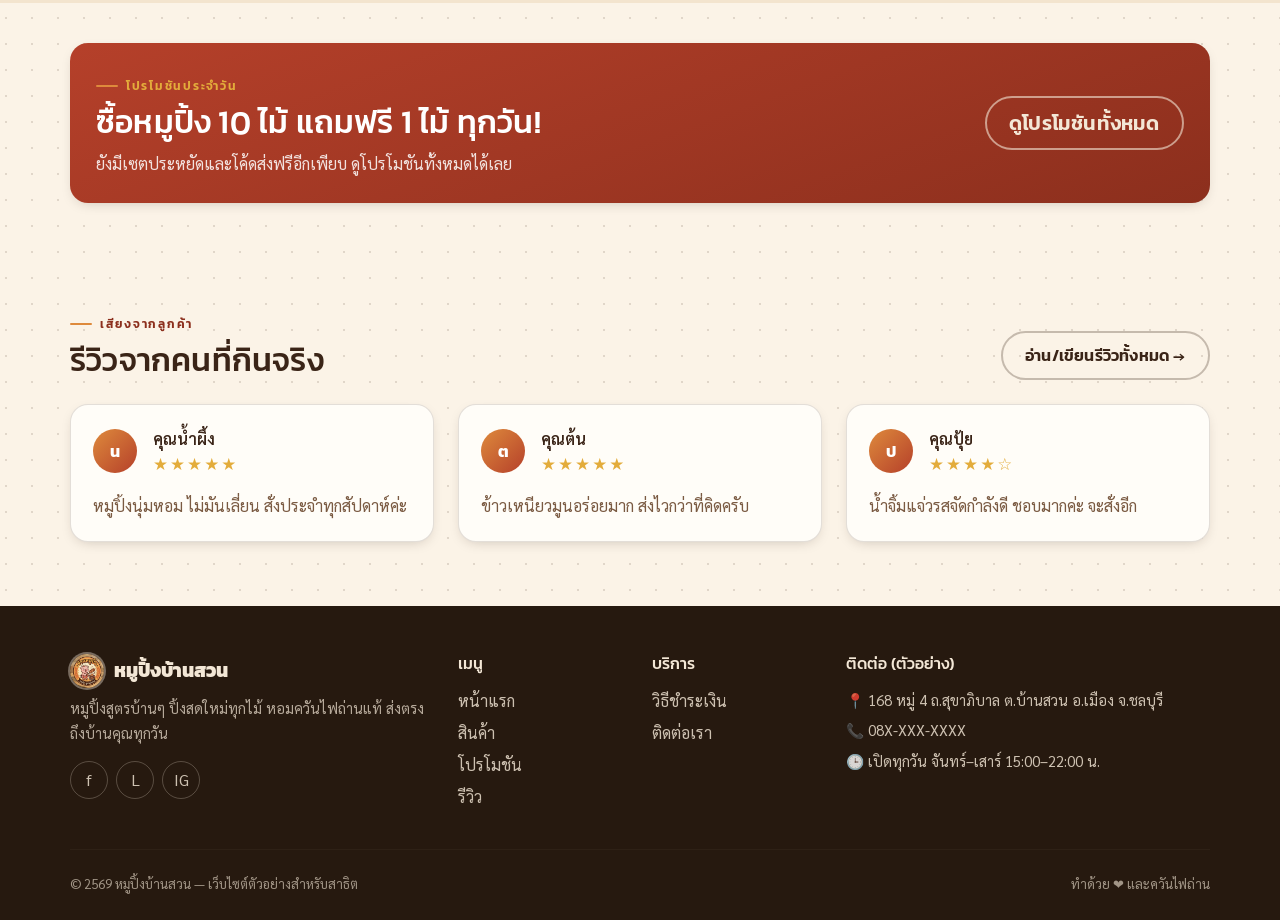
==== commit fd086a5f: "fix" ====
--- a/index.html
+++ b/index.html
@@ -14,7 +14,7 @@
 <nav class="site-navbar navbar navbar-expand-lg" aria-label="เมนูหลัก">
   <div class="wrap d-flex align-items-center w-100">
     <a class="navbar-brand" href="index.html">
-      <span class="brand-mark" aria-hidden="true">🍢</span>
+      <img class="brand-mark" src="img/logo.jpg" alt="โลโก้ร้านหมูปิ้งบ้านสวน">
       หมูปิ้งบ้านสวน
     </a>
     <button class="navbar-toggler" type="button" data-bs-toggle="collapse" data-bs-target="#navMain" aria-controls="navMain" aria-expanded="false" aria-label="เปิดเมนู">
@@ -57,10 +57,10 @@
       </div>
       <div class="col-lg-6">
         <div class="hero-art">
+          <img class="hero-photo" src="img/hero-skewers.jpg" alt="หมูปิ้งบ้านสวนปิ้งสดบนเตาถ่าน">
           <div class="grill-lines"></div>
-          <span class="skewer-emoji" style="top:18%;left:14%;">🍢</span>
-          <span class="skewer-emoji" style="top:46%;left:52%;">🍗</span>
-          <span class="skewer-emoji" style="top:68%;left:20%;">🌶️</span>
+          <div class="photo-overlay"></div>
+          <img class="hero-stamp" src="img/logo.jpg" alt="โลโก้ร้านหมูปิ้งบ้านสวน">
           <span class="ember-dot" style="bottom:14%;right:18%;"></span>
           <span class="ember-dot" style="bottom:30%;right:32%;animation-delay:.6s;"></span>
           <span class="ember-dot" style="bottom:20%;right:46%;animation-delay:1.2s;"></span>
@@ -181,7 +181,7 @@
   <div class="wrap">
     <div class="row g-4">
       <div class="col-lg-4">
-        <div class="fbrand mb-2"><span aria-hidden="true">🍢</span> หมูปิ้งบ้านสวน</div>
+        <div class="fbrand mb-2"><img src="img/logo.jpg" alt="โลโก้ร้านหมูปิ้งบ้านสวน"> หมูปิ้งบ้านสวน</div>
         <p class="text-ink-soft" style="color:rgba(243,231,214,.7);font-size:.9rem;">หมูปิ้งสูตรบ้านๆ ปิ้งสดใหม่ทุกไม้ หอมควันไฟถ่านแท้ ส่งตรงถึงบ้านคุณทุกวัน</p>
         <div class="d-flex gap-2 mt-3">
           <a href="contact.html" class="social-dot" aria-label="Facebook">f</a>
@@ -206,7 +206,7 @@
         </ul>
       </div>
       <div class="col-lg-4">
-        <h5 class="h6">ติดต่อ</h5>
+        <h5 class="h6">ติดต่อ (ตัวอย่าง)</h5>
         <ul class="list-unstyled d-flex flex-column gap-2 mt-3" style="font-size:.92rem;">
           <li>📍 168 หมู่ 4 ถ.สุขาภิบาล ต.บ้านสวน อ.เมือง จ.ชลบุรี</li>
           <li>📞 08X-XXX-XXXX</li>
@@ -242,15 +242,15 @@
 <script src="js/script.js"></script>
 <script>
   var featured = [
-    {id:"mp001", name:"หมูปิ้งต้นตำรับ", price:12, emoji:"🍢", desc:"ไม้ละ 12 บาท (สั่งขั้นต่ำ 10 ไม้)"},
-    {id:"gc001", name:"ไก่ย่างน่อง", price:45, emoji:"🍗", desc:"น่องไก่ย่างซอสสูตรบ้านสวน"},
-    {id:"rc001", name:"ข้าวเหนียวมูน", price:15, emoji:"🍚", desc:"หุงจากข้าวเหนียวเขี้ยวงูแท้"},
-    {id:"dp001", name:"น้ำจิ้มแจ่ว", price:5, emoji:"🌶️", desc:"สูตรรสจัดจ้านสไตล์อีสาน"}
+    {id:"mp001", name:"หมูปิ้งต้นตำรับ", price:12, emoji:"🍢", photo:"img/menu-skewers.jpg", desc:"ไม้ละ 12 บาท (สั่งขั้นต่ำ 10 ไม้)"},
+    {id:"gc001", name:"ไก่ย่างน่อง", price:45, emoji:"🍗", photo:"img/menu-chicken.jpg", desc:"น่องไก่ย่างซอสสูตรบ้านสวน"},
+    {id:"rc001", name:"ข้าวเหนียวมูน", price:15, emoji:"🍚", photo:"img/menu-rice.jpg", desc:"หุงจากข้าวเหนียวเขี้ยวงูแท้"},
+    {id:"dp001", name:"น้ำจิ้มแจ่ว", price:5, emoji:"🌶️", photo:"img/menu-dip.jpg", desc:"สูตรรสจัดจ้านสไตล์อีสาน"}
   ];
   document.getElementById("featuredMenu").innerHTML = featured.map(function(p){
     return (
       '<div class="col-sm-6 col-lg-3"><div class="menu-card">'+
-        '<div class="thumb">'+p.emoji+'</div>'+
+        '<div class="thumb">'+(p.photo ? '<img src="'+p.photo+'" alt="'+p.name+'" loading="lazy">' : p.emoji)+'</div>'+
         '<div class="body">'+
           '<h3>'+p.name+'</h3>'+
           '<p class="desc">'+p.desc+'</p>'+
--- a/css/style.css
+++ b/css/style.css
@@ -155,11 +155,9 @@
   display:flex;align-items:center;gap:10px;
 }
 .brand-mark{
-  width:40px;height:40px;border-radius:50%;
-  background:conic-gradient(from 210deg,var(--brick),var(--ember),var(--turmeric),var(--brick));
-  display:flex;align-items:center;justify-content:center;
-  font-size:1.15rem;
-  box-shadow:inset 0 0 0 2px rgba(0,0,0,.25);
+  width:42px;height:42px;border-radius:50%;
+  object-fit:cover;display:block;flex:0 0 auto;
+  box-shadow:0 0 0 2px rgba(243,231,214,.55), var(--shadow-sm);
 }
 .site-navbar .nav-link{
   color:rgba(243,231,214,.82)!important;
@@ -221,9 +219,17 @@
     linear-gradient(160deg,var(--brick) 0%, var(--brick-deep) 55%, var(--char) 100%);
   position:relative;overflow:hidden;box-shadow:var(--shadow);
 }
+.hero-art img.hero-photo{
+  position:absolute;inset:0;width:100%;height:100%;object-fit:cover;
+}
+.hero-art .photo-overlay{
+  position:absolute;inset:0;
+  background:linear-gradient(200deg, rgba(38,25,15,.05) 30%, rgba(38,25,15,.55) 100%);
+}
 .hero-art .grill-lines{
   position:absolute;inset:0;
-  background:repeating-linear-gradient(0deg, rgba(0,0,0,.18) 0 6px, transparent 6px 26px);
+  background:repeating-linear-gradient(0deg, rgba(0,0,0,.14) 0 6px, transparent 6px 26px);
+  mix-blend-mode:multiply;
 }
 .hero-art .ember-dot{
   position:absolute;width:10px;height:10px;border-radius:50%;
@@ -232,6 +238,11 @@
 }
 @keyframes glow{0%,100%{opacity:.55;transform:scale(.9);}50%{opacity:1;transform:scale(1.15);}}
 .hero-art .skewer-emoji{position:absolute;font-size:2.6rem;filter:drop-shadow(0 6px 10px rgba(0,0,0,.35));}
+.hero-stamp{
+  position:absolute;top:16px;left:16px;width:78px;height:78px;border-radius:50%;
+  object-fit:cover;box-shadow:0 0 0 4px rgba(251,243,231,.85), var(--shadow);
+  transform:rotate(-8deg);
+}
 
 /* ---------- Cards ---------- */
 .feature-card{
@@ -265,6 +276,10 @@
   font-size:2.6rem;
   background:linear-gradient(135deg,var(--ember-tint),var(--turmeric-tint));
   border-bottom:1px solid var(--line);
+  position:relative;overflow:hidden;
+}
+.menu-card .thumb img{
+  position:absolute;inset:0;width:100%;height:100%;object-fit:cover;
 }
 .menu-card .body{padding:16px 18px 18px;display:flex;flex-direction:column;gap:8px;flex:1;}
 .menu-card h3{font-size:1.05rem;margin:0;}
@@ -451,6 +466,7 @@
 .site-footer a{color:rgba(243,231,214,.82);text-decoration:none;}
 .site-footer a:hover{color:var(--turmeric);}
 .site-footer .fbrand{display:flex;align-items:center;gap:10px;color:var(--char-ink);font-family:var(--font-display);font-weight:800;font-size:1.2rem;}
+.site-footer .fbrand img{width:34px;height:34px;border-radius:50%;object-fit:cover;box-shadow:0 0 0 2px rgba(243,231,214,.4);}
 .footer-line{border-color:rgba(243,231,214,.14);}
 .social-dot{
   width:38px;height:38px;border-radius:50%;border:1px solid rgba(243,231,214,.25);
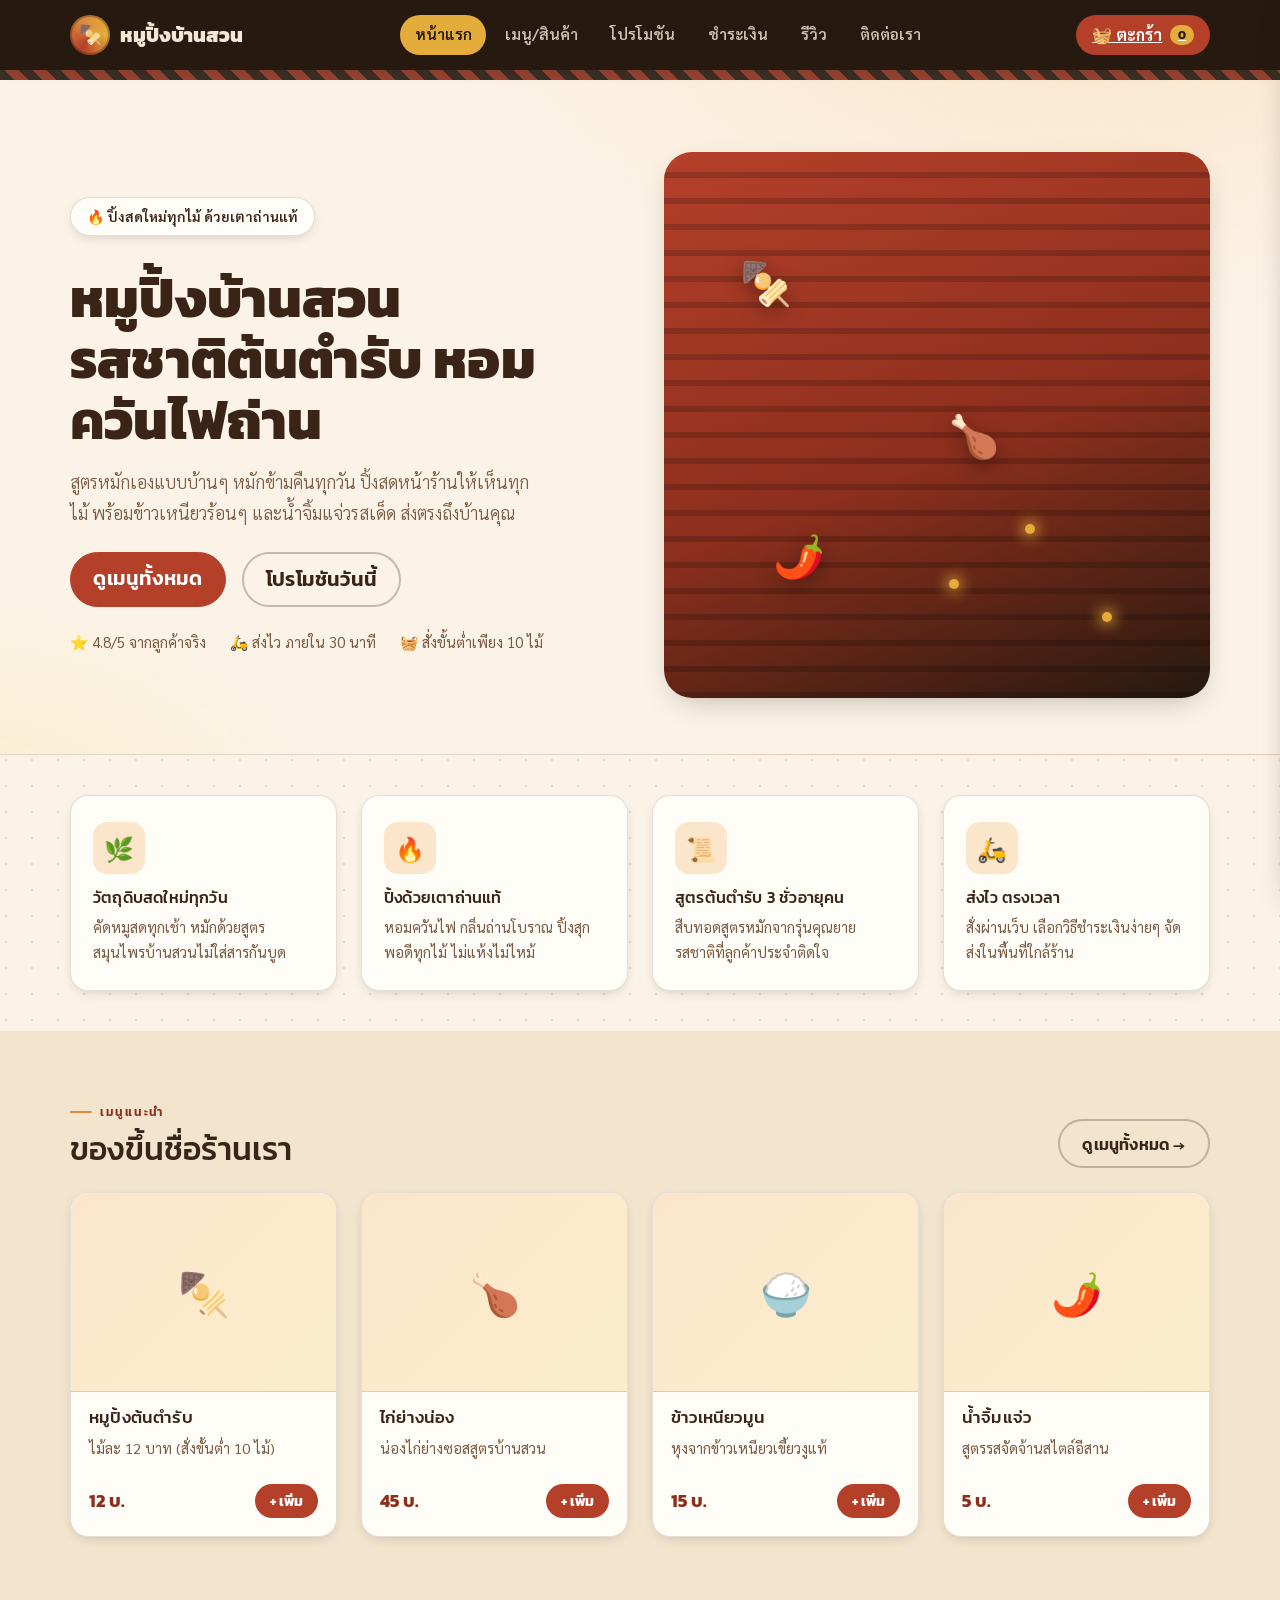
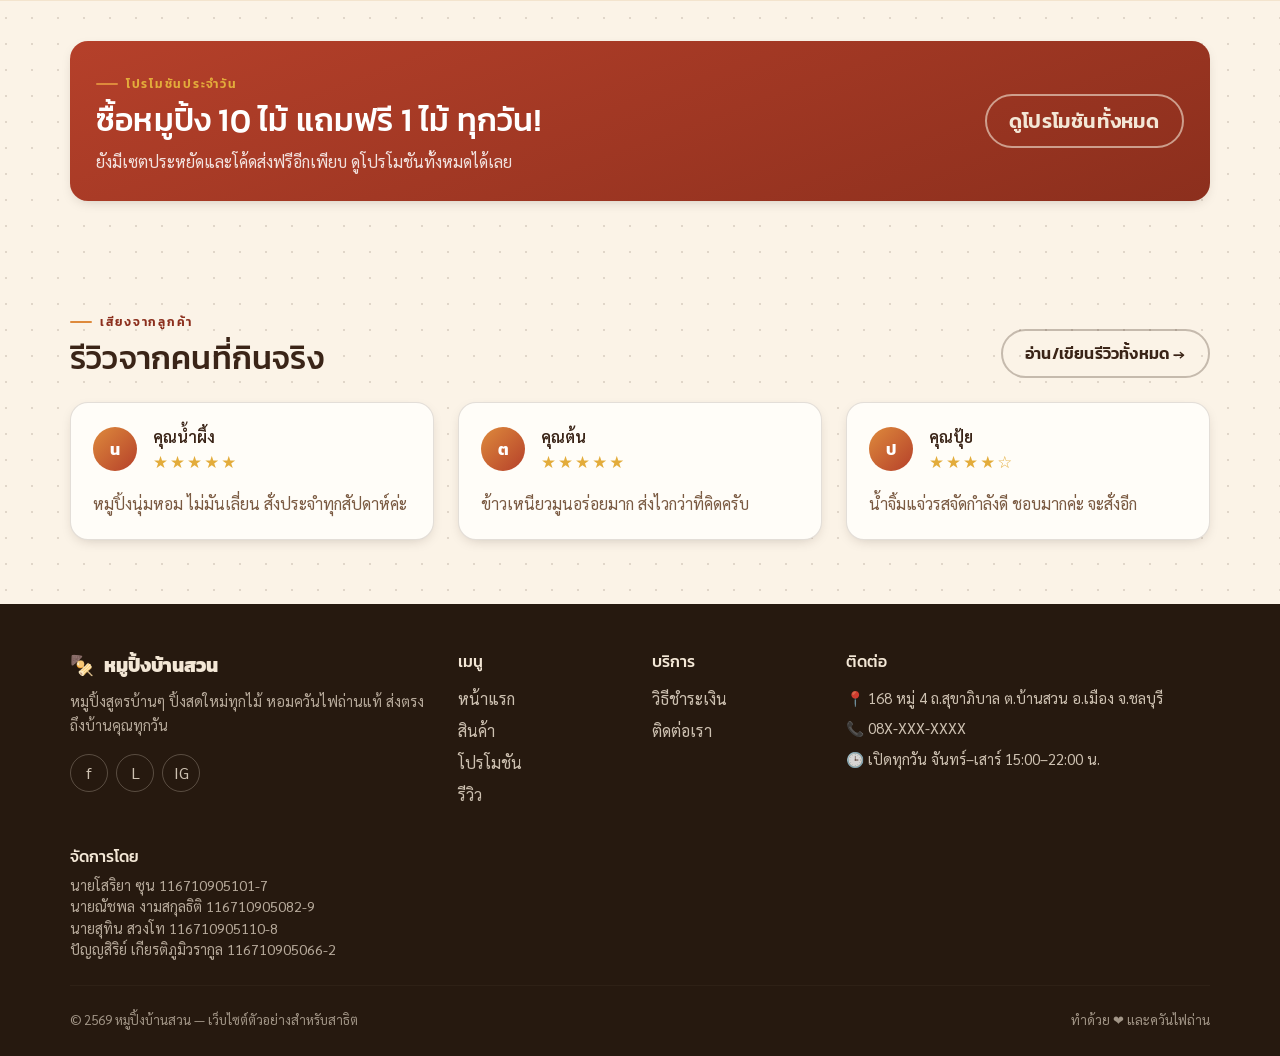
==== commit 12b3498c: "Add GPS and footer" ====
--- a/index.html
+++ b/index.html
@@ -14,7 +14,7 @@
 <nav class="site-navbar navbar navbar-expand-lg" aria-label="เมนูหลัก">
   <div class="wrap d-flex align-items-center w-100">
     <a class="navbar-brand" href="index.html">
-      <img class="brand-mark" src="img/logo.jpg" alt="โลโก้ร้านหมูปิ้งบ้านสวน">
+      <span class="brand-mark" aria-hidden="true">🍢</span>
       หมูปิ้งบ้านสวน
     </a>
     <button class="navbar-toggler" type="button" data-bs-toggle="collapse" data-bs-target="#navMain" aria-controls="navMain" aria-expanded="false" aria-label="เปิดเมนู">
@@ -57,10 +57,10 @@
       </div>
       <div class="col-lg-6">
         <div class="hero-art">
-          <img class="hero-photo" src="img/hero-skewers.jpg" alt="หมูปิ้งบ้านสวนปิ้งสดบนเตาถ่าน">
           <div class="grill-lines"></div>
-          <div class="photo-overlay"></div>
-          <img class="hero-stamp" src="img/logo.jpg" alt="โลโก้ร้านหมูปิ้งบ้านสวน">
+          <span class="skewer-emoji" style="top:18%;left:14%;">🍢</span>
+          <span class="skewer-emoji" style="top:46%;left:52%;">🍗</span>
+          <span class="skewer-emoji" style="top:68%;left:20%;">🌶️</span>
           <span class="ember-dot" style="bottom:14%;right:18%;"></span>
           <span class="ember-dot" style="bottom:30%;right:32%;animation-delay:.6s;"></span>
           <span class="ember-dot" style="bottom:20%;right:46%;animation-delay:1.2s;"></span>
@@ -181,7 +181,7 @@
   <div class="wrap">
     <div class="row g-4">
       <div class="col-lg-4">
-        <div class="fbrand mb-2"><img src="img/logo.jpg" alt="โลโก้ร้านหมูปิ้งบ้านสวน"> หมูปิ้งบ้านสวน</div>
+        <div class="fbrand mb-2"><span aria-hidden="true">🍢</span> หมูปิ้งบ้านสวน</div>
         <p class="text-ink-soft" style="color:rgba(243,231,214,.7);font-size:.9rem;">หมูปิ้งสูตรบ้านๆ ปิ้งสดใหม่ทุกไม้ หอมควันไฟถ่านแท้ ส่งตรงถึงบ้านคุณทุกวัน</p>
         <div class="d-flex gap-2 mt-3">
           <a href="contact.html" class="social-dot" aria-label="Facebook">f</a>
@@ -206,13 +206,22 @@
         </ul>
       </div>
       <div class="col-lg-4">
-        <h5 class="h6">ติดต่อ (ตัวอย่าง)</h5>
+        <h5 class="h6">ติดต่อ</h5>
         <ul class="list-unstyled d-flex flex-column gap-2 mt-3" style="font-size:.92rem;">
           <li>📍 168 หมู่ 4 ถ.สุขาภิบาล ต.บ้านสวน อ.เมือง จ.ชลบุรี</li>
           <li>📞 08X-XXX-XXXX</li>
           <li>🕒 เปิดทุกวัน จันทร์–เสาร์ 15:00–22:00 น.</li>
         </ul>
       </div>
+    </div>
+    <div class="mt-4" style="font-size:.9rem;">
+      <h5 class="h6">จัดการโดย</h5>
+      <ul class="list-unstyled mb-0" style="color:rgba(243,231,214,.7);">
+        <li>นายโสริยา ซุน 116710905101-7</li>
+        <li>นายณัชพล งามสกุลธิติ 116710905082-9</li>
+        <li>นายสุทิน สวงโท 116710905110-8</li>
+        <li>ปัญญสิริย์ เกียรติภูมิวรากูล 116710905066-2</li>
+      </ul>
     </div>
     <hr class="footer-line my-4">
     <div class="d-flex flex-wrap justify-content-between gap-2" style="font-size:.82rem;color:rgba(243,231,214,.6);">
@@ -242,15 +251,15 @@
 <script src="js/script.js"></script>
 <script>
   var featured = [
-    {id:"mp001", name:"หมูปิ้งต้นตำรับ", price:12, emoji:"🍢", photo:"img/menu-skewers.jpg", desc:"ไม้ละ 12 บาท (สั่งขั้นต่ำ 10 ไม้)"},
-    {id:"gc001", name:"ไก่ย่างน่อง", price:45, emoji:"🍗", photo:"img/menu-chicken.jpg", desc:"น่องไก่ย่างซอสสูตรบ้านสวน"},
-    {id:"rc001", name:"ข้าวเหนียวมูน", price:15, emoji:"🍚", photo:"img/menu-rice.jpg", desc:"หุงจากข้าวเหนียวเขี้ยวงูแท้"},
-    {id:"dp001", name:"น้ำจิ้มแจ่ว", price:5, emoji:"🌶️", photo:"img/menu-dip.jpg", desc:"สูตรรสจัดจ้านสไตล์อีสาน"}
+    {id:"mp001", name:"หมูปิ้งต้นตำรับ", price:12, emoji:"🍢", desc:"ไม้ละ 12 บาท (สั่งขั้นต่ำ 10 ไม้)"},
+    {id:"gc001", name:"ไก่ย่างน่อง", price:45, emoji:"🍗", desc:"น่องไก่ย่างซอสสูตรบ้านสวน"},
+    {id:"rc001", name:"ข้าวเหนียวมูน", price:15, emoji:"🍚", desc:"หุงจากข้าวเหนียวเขี้ยวงูแท้"},
+    {id:"dp001", name:"น้ำจิ้มแจ่ว", price:5, emoji:"🌶️", desc:"สูตรรสจัดจ้านสไตล์อีสาน"}
   ];
   document.getElementById("featuredMenu").innerHTML = featured.map(function(p){
     return (
       '<div class="col-sm-6 col-lg-3"><div class="menu-card">'+
-        '<div class="thumb">'+(p.photo ? '<img src="'+p.photo+'" alt="'+p.name+'" loading="lazy">' : p.emoji)+'</div>'+
+        '<div class="thumb">'+p.emoji+'</div>'+
         '<div class="body">'+
           '<h3>'+p.name+'</h3>'+
           '<p class="desc">'+p.desc+'</p>'+
--- a/css/style.css
+++ b/css/style.css
@@ -155,9 +155,11 @@
   display:flex;align-items:center;gap:10px;
 }
 .brand-mark{
-  width:42px;height:42px;border-radius:50%;
-  object-fit:cover;display:block;flex:0 0 auto;
-  box-shadow:0 0 0 2px rgba(243,231,214,.55), var(--shadow-sm);
+  width:40px;height:40px;border-radius:50%;
+  background:conic-gradient(from 210deg,var(--brick),var(--ember),var(--turmeric),var(--brick));
+  display:flex;align-items:center;justify-content:center;
+  font-size:1.15rem;
+  box-shadow:inset 0 0 0 2px rgba(0,0,0,.25);
 }
 .site-navbar .nav-link{
   color:rgba(243,231,214,.82)!important;
@@ -219,17 +221,9 @@
     linear-gradient(160deg,var(--brick) 0%, var(--brick-deep) 55%, var(--char) 100%);
   position:relative;overflow:hidden;box-shadow:var(--shadow);
 }
-.hero-art img.hero-photo{
-  position:absolute;inset:0;width:100%;height:100%;object-fit:cover;
-}
-.hero-art .photo-overlay{
-  position:absolute;inset:0;
-  background:linear-gradient(200deg, rgba(38,25,15,.05) 30%, rgba(38,25,15,.55) 100%);
-}
 .hero-art .grill-lines{
   position:absolute;inset:0;
-  background:repeating-linear-gradient(0deg, rgba(0,0,0,.14) 0 6px, transparent 6px 26px);
-  mix-blend-mode:multiply;
+  background:repeating-linear-gradient(0deg, rgba(0,0,0,.18) 0 6px, transparent 6px 26px);
 }
 .hero-art .ember-dot{
   position:absolute;width:10px;height:10px;border-radius:50%;
@@ -238,11 +232,6 @@
 }
 @keyframes glow{0%,100%{opacity:.55;transform:scale(.9);}50%{opacity:1;transform:scale(1.15);}}
 .hero-art .skewer-emoji{position:absolute;font-size:2.6rem;filter:drop-shadow(0 6px 10px rgba(0,0,0,.35));}
-.hero-stamp{
-  position:absolute;top:16px;left:16px;width:78px;height:78px;border-radius:50%;
-  object-fit:cover;box-shadow:0 0 0 4px rgba(251,243,231,.85), var(--shadow);
-  transform:rotate(-8deg);
-}
 
 /* ---------- Cards ---------- */
 .feature-card{
@@ -276,10 +265,6 @@
   font-size:2.6rem;
   background:linear-gradient(135deg,var(--ember-tint),var(--turmeric-tint));
   border-bottom:1px solid var(--line);
-  position:relative;overflow:hidden;
-}
-.menu-card .thumb img{
-  position:absolute;inset:0;width:100%;height:100%;object-fit:cover;
 }
 .menu-card .body{padding:16px 18px 18px;display:flex;flex-direction:column;gap:8px;flex:1;}
 .menu-card h3{font-size:1.05rem;margin:0;}
@@ -407,6 +392,18 @@
 }
 .method-choice.active{border-color:var(--brick);box-shadow:0 0 0 3px var(--brick-tint);}
 
+.gps-panel{
+  background:var(--ember-tint);border:1px dashed var(--line-strong);border-radius:14px;padding:15px 16px;
+}
+.gps-details{
+  display:grid;grid-template-columns:repeat(3,minmax(0,1fr));gap:8px;margin-top:14px;
+}
+.gps-details > div{background:var(--paper-raised);border-radius:10px;padding:8px 10px;min-width:0;}
+.gps-details span{display:block;color:var(--ink-soft);font-size:.72rem;}
+.gps-details strong{display:block;font-size:.83rem;overflow-wrap:anywhere;}
+.gps-details a{grid-column:1/-1;font-weight:700;font-size:.86rem;}
+@media (max-width:576px){.gps-details{grid-template-columns:1fr;}}
+
 .hours-table td,.hours-table th{border-color:var(--line)!important;color:var(--ink);padding:.55rem .3rem;}
 .map-art{
   border-radius:var(--radius);overflow:hidden;position:relative;min-height:260px;
@@ -415,13 +412,7 @@
     repeating-linear-gradient(90deg, var(--paper-sunken) 0 34px, var(--paper-raised) 34px 68px);
   border:1px solid var(--line);
 }
-.map-art .road{position:absolute;background:var(--ink-soft);opacity:.35;}
-.map-pin{
-  position:absolute;left:50%;top:44%;transform:translate(-50%,-100%);
-  width:38px;height:38px;border-radius:50% 50% 50% 0;background:var(--brick);
-  rotate:-45deg;box-shadow:var(--shadow-sm);
-}
-.map-pin::after{content:"";position:absolute;inset:9px;background:var(--paper-raised);border-radius:50%;}
+.map-art img{width:100%;height:100%;min-height:260px;object-fit:cover;display:block;}
 
 /* ---------- Toast ---------- */
 .mp-toast{
@@ -466,7 +457,6 @@
 .site-footer a{color:rgba(243,231,214,.82);text-decoration:none;}
 .site-footer a:hover{color:var(--turmeric);}
 .site-footer .fbrand{display:flex;align-items:center;gap:10px;color:var(--char-ink);font-family:var(--font-display);font-weight:800;font-size:1.2rem;}
-.site-footer .fbrand img{width:34px;height:34px;border-radius:50%;object-fit:cover;box-shadow:0 0 0 2px rgba(243,231,214,.4);}
 .footer-line{border-color:rgba(243,231,214,.14);}
 .social-dot{
   width:38px;height:38px;border-radius:50%;border:1px solid rgba(243,231,214,.25);
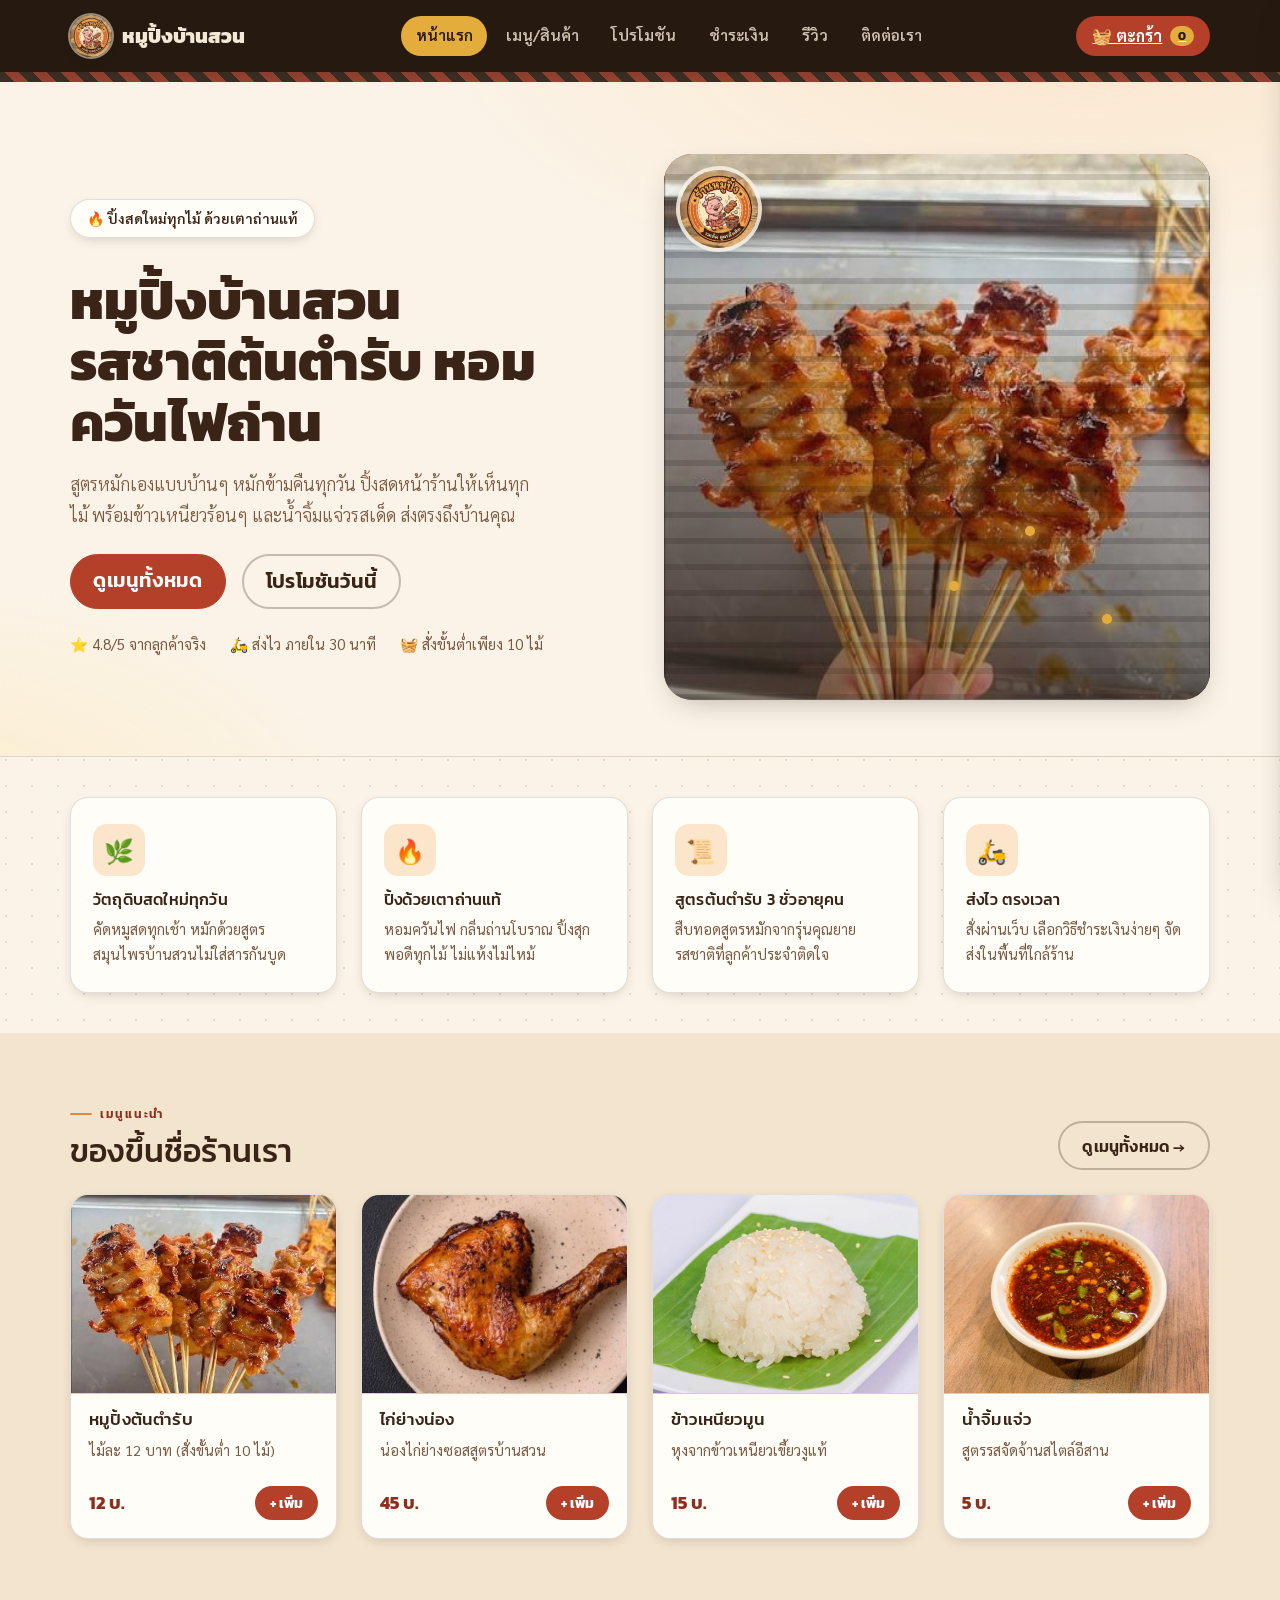
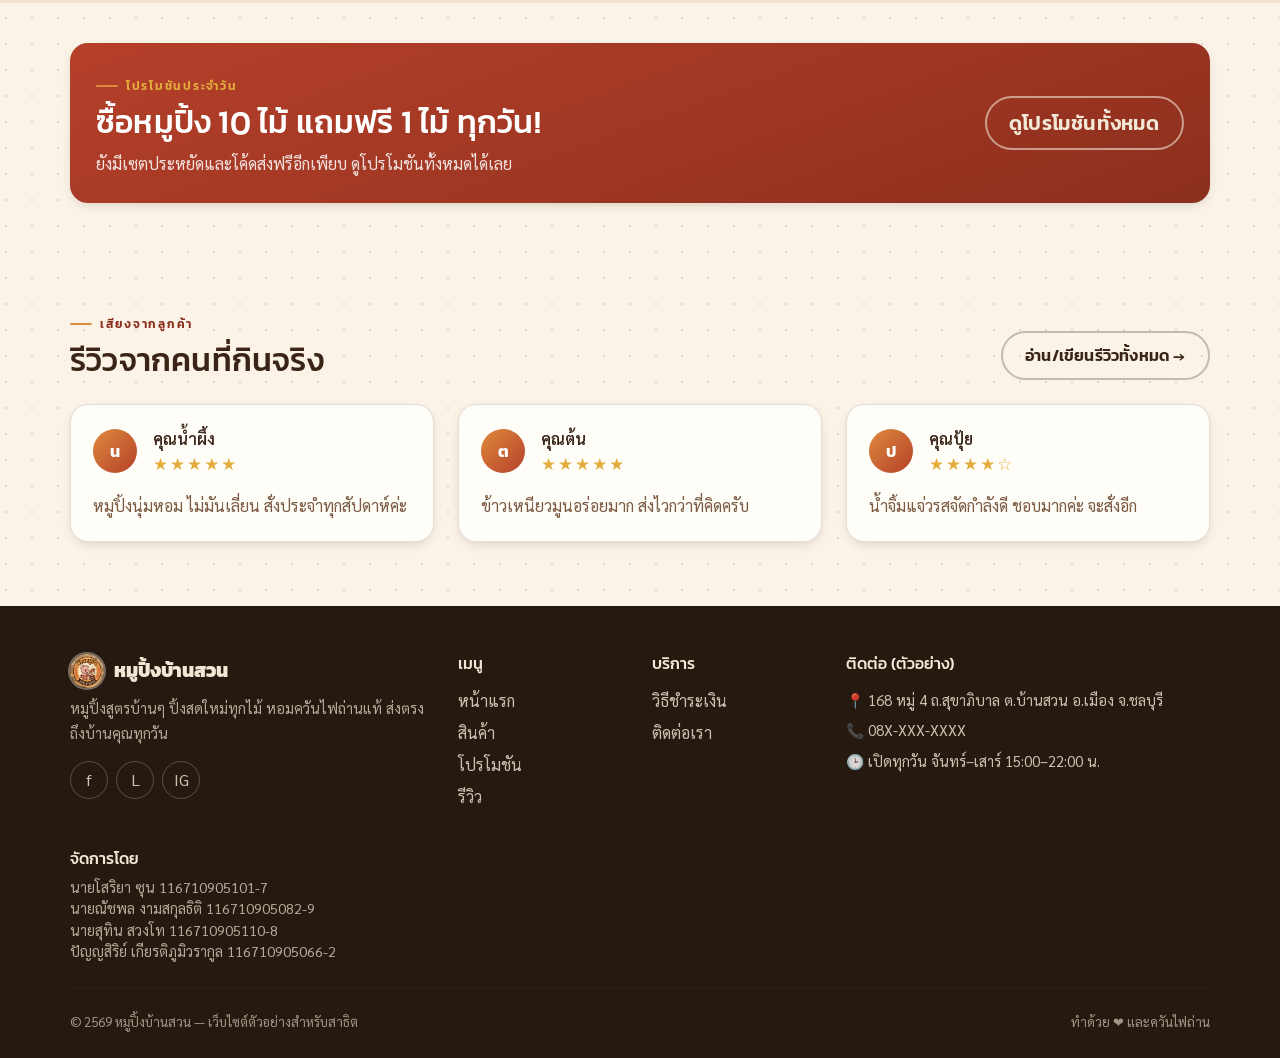
==== commit e7795182: "Merge branch 'main' of https://github.com/s0riy0/muping" ====
--- a/index.html
+++ b/index.html
@@ -14,7 +14,7 @@
 <nav class="site-navbar navbar navbar-expand-lg" aria-label="เมนูหลัก">
   <div class="wrap d-flex align-items-center w-100">
     <a class="navbar-brand" href="index.html">
-      <span class="brand-mark" aria-hidden="true">🍢</span>
+      <img class="brand-mark" src="img/logo.jpg" alt="โลโก้ร้านหมูปิ้งบ้านสวน">
       หมูปิ้งบ้านสวน
     </a>
     <button class="navbar-toggler" type="button" data-bs-toggle="collapse" data-bs-target="#navMain" aria-controls="navMain" aria-expanded="false" aria-label="เปิดเมนู">
@@ -57,10 +57,10 @@
       </div>
       <div class="col-lg-6">
         <div class="hero-art">
+          <img class="hero-photo" src="img/hero-skewers.jpg" alt="หมูปิ้งบ้านสวนปิ้งสดบนเตาถ่าน">
           <div class="grill-lines"></div>
-          <span class="skewer-emoji" style="top:18%;left:14%;">🍢</span>
-          <span class="skewer-emoji" style="top:46%;left:52%;">🍗</span>
-          <span class="skewer-emoji" style="top:68%;left:20%;">🌶️</span>
+          <div class="photo-overlay"></div>
+          <img class="hero-stamp" src="img/logo.jpg" alt="โลโก้ร้านหมูปิ้งบ้านสวน">
           <span class="ember-dot" style="bottom:14%;right:18%;"></span>
           <span class="ember-dot" style="bottom:30%;right:32%;animation-delay:.6s;"></span>
           <span class="ember-dot" style="bottom:20%;right:46%;animation-delay:1.2s;"></span>
@@ -181,7 +181,7 @@
   <div class="wrap">
     <div class="row g-4">
       <div class="col-lg-4">
-        <div class="fbrand mb-2"><span aria-hidden="true">🍢</span> หมูปิ้งบ้านสวน</div>
+        <div class="fbrand mb-2"><img src="img/logo.jpg" alt="โลโก้ร้านหมูปิ้งบ้านสวน"> หมูปิ้งบ้านสวน</div>
         <p class="text-ink-soft" style="color:rgba(243,231,214,.7);font-size:.9rem;">หมูปิ้งสูตรบ้านๆ ปิ้งสดใหม่ทุกไม้ หอมควันไฟถ่านแท้ ส่งตรงถึงบ้านคุณทุกวัน</p>
         <div class="d-flex gap-2 mt-3">
           <a href="contact.html" class="social-dot" aria-label="Facebook">f</a>
@@ -206,7 +206,7 @@
         </ul>
       </div>
       <div class="col-lg-4">
-        <h5 class="h6">ติดต่อ</h5>
+        <h5 class="h6">ติดต่อ (ตัวอย่าง)</h5>
         <ul class="list-unstyled d-flex flex-column gap-2 mt-3" style="font-size:.92rem;">
           <li>📍 168 หมู่ 4 ถ.สุขาภิบาล ต.บ้านสวน อ.เมือง จ.ชลบุรี</li>
           <li>📞 08X-XXX-XXXX</li>
@@ -251,15 +251,15 @@
 <script src="js/script.js"></script>
 <script>
   var featured = [
-    {id:"mp001", name:"หมูปิ้งต้นตำรับ", price:12, emoji:"🍢", desc:"ไม้ละ 12 บาท (สั่งขั้นต่ำ 10 ไม้)"},
-    {id:"gc001", name:"ไก่ย่างน่อง", price:45, emoji:"🍗", desc:"น่องไก่ย่างซอสสูตรบ้านสวน"},
-    {id:"rc001", name:"ข้าวเหนียวมูน", price:15, emoji:"🍚", desc:"หุงจากข้าวเหนียวเขี้ยวงูแท้"},
-    {id:"dp001", name:"น้ำจิ้มแจ่ว", price:5, emoji:"🌶️", desc:"สูตรรสจัดจ้านสไตล์อีสาน"}
+    {id:"mp001", name:"หมูปิ้งต้นตำรับ", price:12, emoji:"🍢", photo:"img/menu-skewers.jpg", desc:"ไม้ละ 12 บาท (สั่งขั้นต่ำ 10 ไม้)"},
+    {id:"gc001", name:"ไก่ย่างน่อง", price:45, emoji:"🍗", photo:"img/menu-chicken.jpg", desc:"น่องไก่ย่างซอสสูตรบ้านสวน"},
+    {id:"rc001", name:"ข้าวเหนียวมูน", price:15, emoji:"🍚", photo:"img/menu-rice.jpg", desc:"หุงจากข้าวเหนียวเขี้ยวงูแท้"},
+    {id:"dp001", name:"น้ำจิ้มแจ่ว", price:5, emoji:"🌶️", photo:"img/menu-dip.jpg", desc:"สูตรรสจัดจ้านสไตล์อีสาน"}
   ];
   document.getElementById("featuredMenu").innerHTML = featured.map(function(p){
     return (
       '<div class="col-sm-6 col-lg-3"><div class="menu-card">'+
-        '<div class="thumb">'+p.emoji+'</div>'+
+        '<div class="thumb">'+(p.photo ? '<img src="'+p.photo+'" alt="'+p.name+'" loading="lazy">' : p.emoji)+'</div>'+
         '<div class="body">'+
           '<h3>'+p.name+'</h3>'+
           '<p class="desc">'+p.desc+'</p>'+
--- a/css/style.css
+++ b/css/style.css
@@ -155,11 +155,9 @@
   display:flex;align-items:center;gap:10px;
 }
 .brand-mark{
-  width:40px;height:40px;border-radius:50%;
-  background:conic-gradient(from 210deg,var(--brick),var(--ember),var(--turmeric),var(--brick));
-  display:flex;align-items:center;justify-content:center;
-  font-size:1.15rem;
-  box-shadow:inset 0 0 0 2px rgba(0,0,0,.25);
+  width:42px;height:42px;border-radius:50%;
+  object-fit:cover;display:block;flex:0 0 auto;
+  box-shadow:0 0 0 2px rgba(243,231,214,.55), var(--shadow-sm);
 }
 .site-navbar .nav-link{
   color:rgba(243,231,214,.82)!important;
@@ -221,9 +219,17 @@
     linear-gradient(160deg,var(--brick) 0%, var(--brick-deep) 55%, var(--char) 100%);
   position:relative;overflow:hidden;box-shadow:var(--shadow);
 }
+.hero-art img.hero-photo{
+  position:absolute;inset:0;width:100%;height:100%;object-fit:cover;
+}
+.hero-art .photo-overlay{
+  position:absolute;inset:0;
+  background:linear-gradient(200deg, rgba(38,25,15,.05) 30%, rgba(38,25,15,.55) 100%);
+}
 .hero-art .grill-lines{
   position:absolute;inset:0;
-  background:repeating-linear-gradient(0deg, rgba(0,0,0,.18) 0 6px, transparent 6px 26px);
+  background:repeating-linear-gradient(0deg, rgba(0,0,0,.14) 0 6px, transparent 6px 26px);
+  mix-blend-mode:multiply;
 }
 .hero-art .ember-dot{
   position:absolute;width:10px;height:10px;border-radius:50%;
@@ -232,6 +238,11 @@
 }
 @keyframes glow{0%,100%{opacity:.55;transform:scale(.9);}50%{opacity:1;transform:scale(1.15);}}
 .hero-art .skewer-emoji{position:absolute;font-size:2.6rem;filter:drop-shadow(0 6px 10px rgba(0,0,0,.35));}
+.hero-stamp{
+  position:absolute;top:16px;left:16px;width:78px;height:78px;border-radius:50%;
+  object-fit:cover;box-shadow:0 0 0 4px rgba(251,243,231,.85), var(--shadow);
+  transform:rotate(-8deg);
+}
 
 /* ---------- Cards ---------- */
 .feature-card{
@@ -265,6 +276,10 @@
   font-size:2.6rem;
   background:linear-gradient(135deg,var(--ember-tint),var(--turmeric-tint));
   border-bottom:1px solid var(--line);
+  position:relative;overflow:hidden;
+}
+.menu-card .thumb img{
+  position:absolute;inset:0;width:100%;height:100%;object-fit:cover;
 }
 .menu-card .body{padding:16px 18px 18px;display:flex;flex-direction:column;gap:8px;flex:1;}
 .menu-card h3{font-size:1.05rem;margin:0;}
@@ -457,6 +472,7 @@
 .site-footer a{color:rgba(243,231,214,.82);text-decoration:none;}
 .site-footer a:hover{color:var(--turmeric);}
 .site-footer .fbrand{display:flex;align-items:center;gap:10px;color:var(--char-ink);font-family:var(--font-display);font-weight:800;font-size:1.2rem;}
+.site-footer .fbrand img{width:34px;height:34px;border-radius:50%;object-fit:cover;box-shadow:0 0 0 2px rgba(243,231,214,.4);}
 .footer-line{border-color:rgba(243,231,214,.14);}
 .social-dot{
   width:38px;height:38px;border-radius:50%;border:1px solid rgba(243,231,214,.25);
